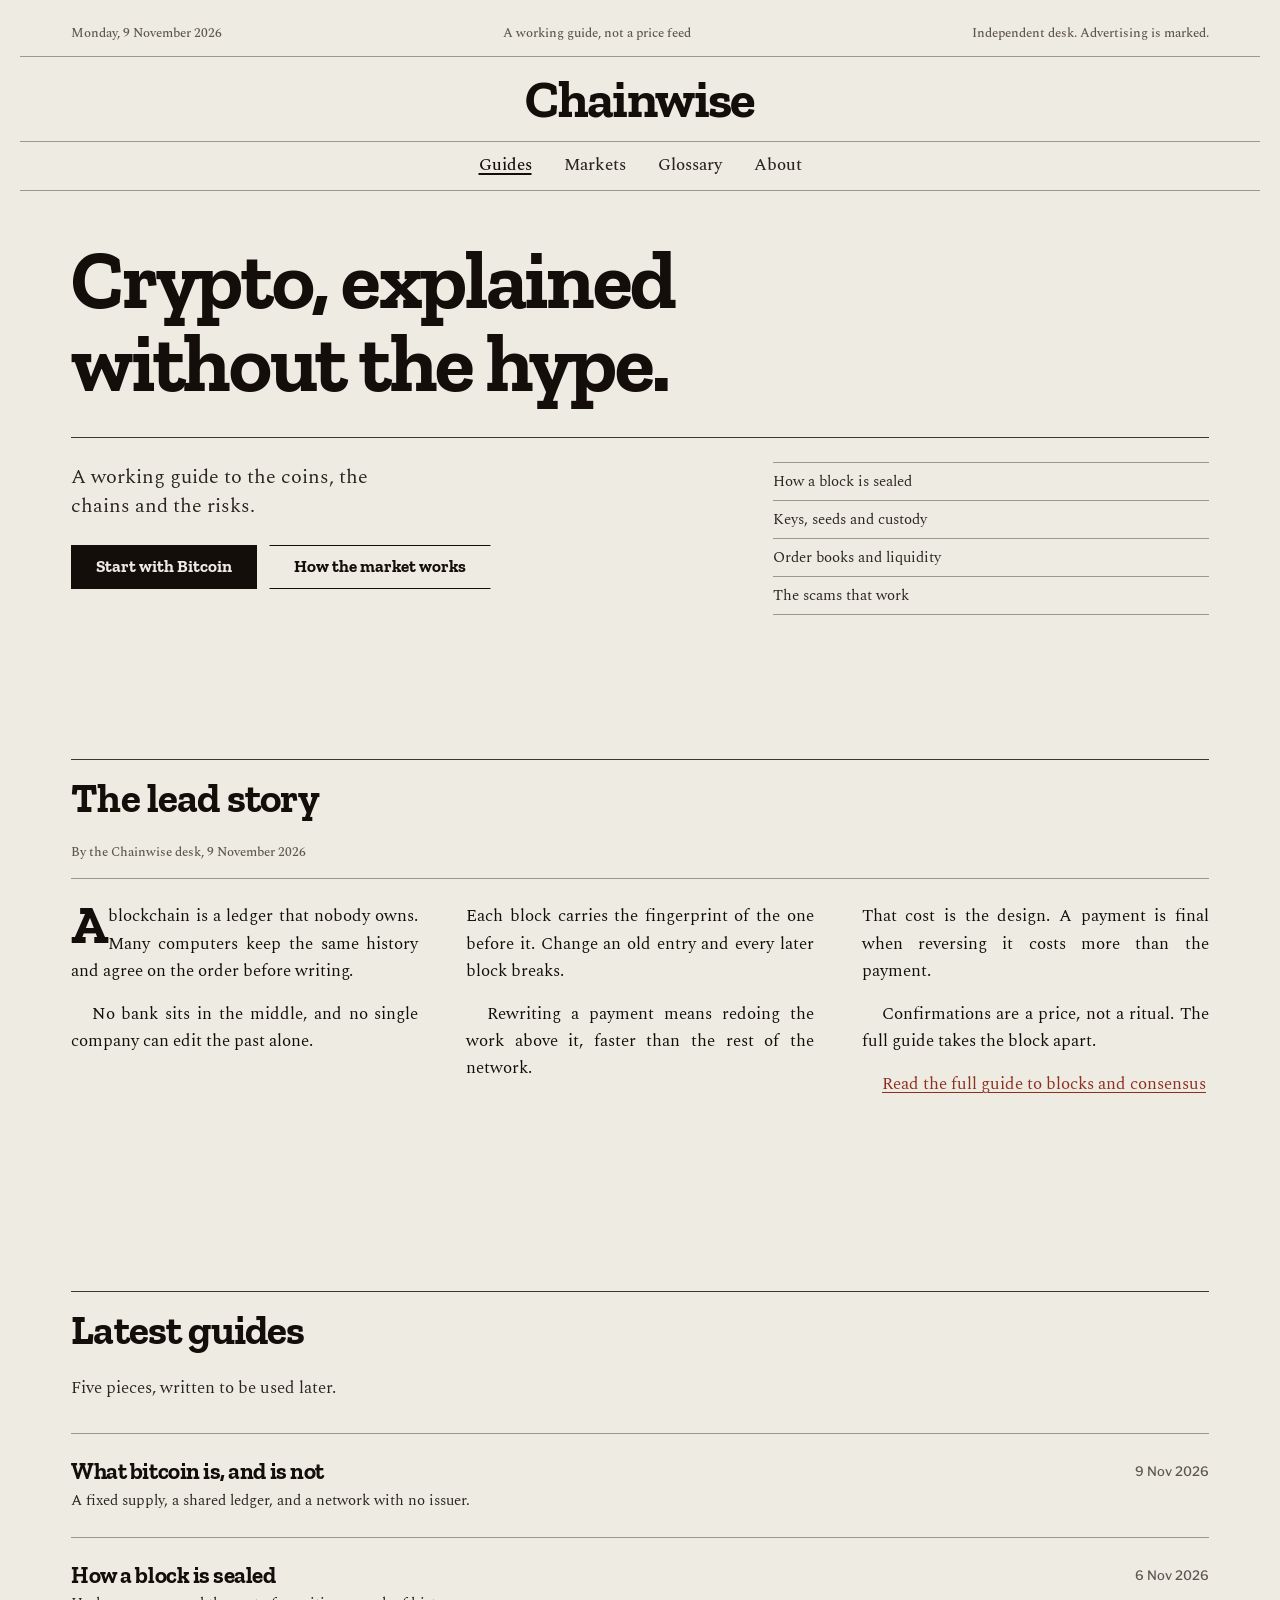
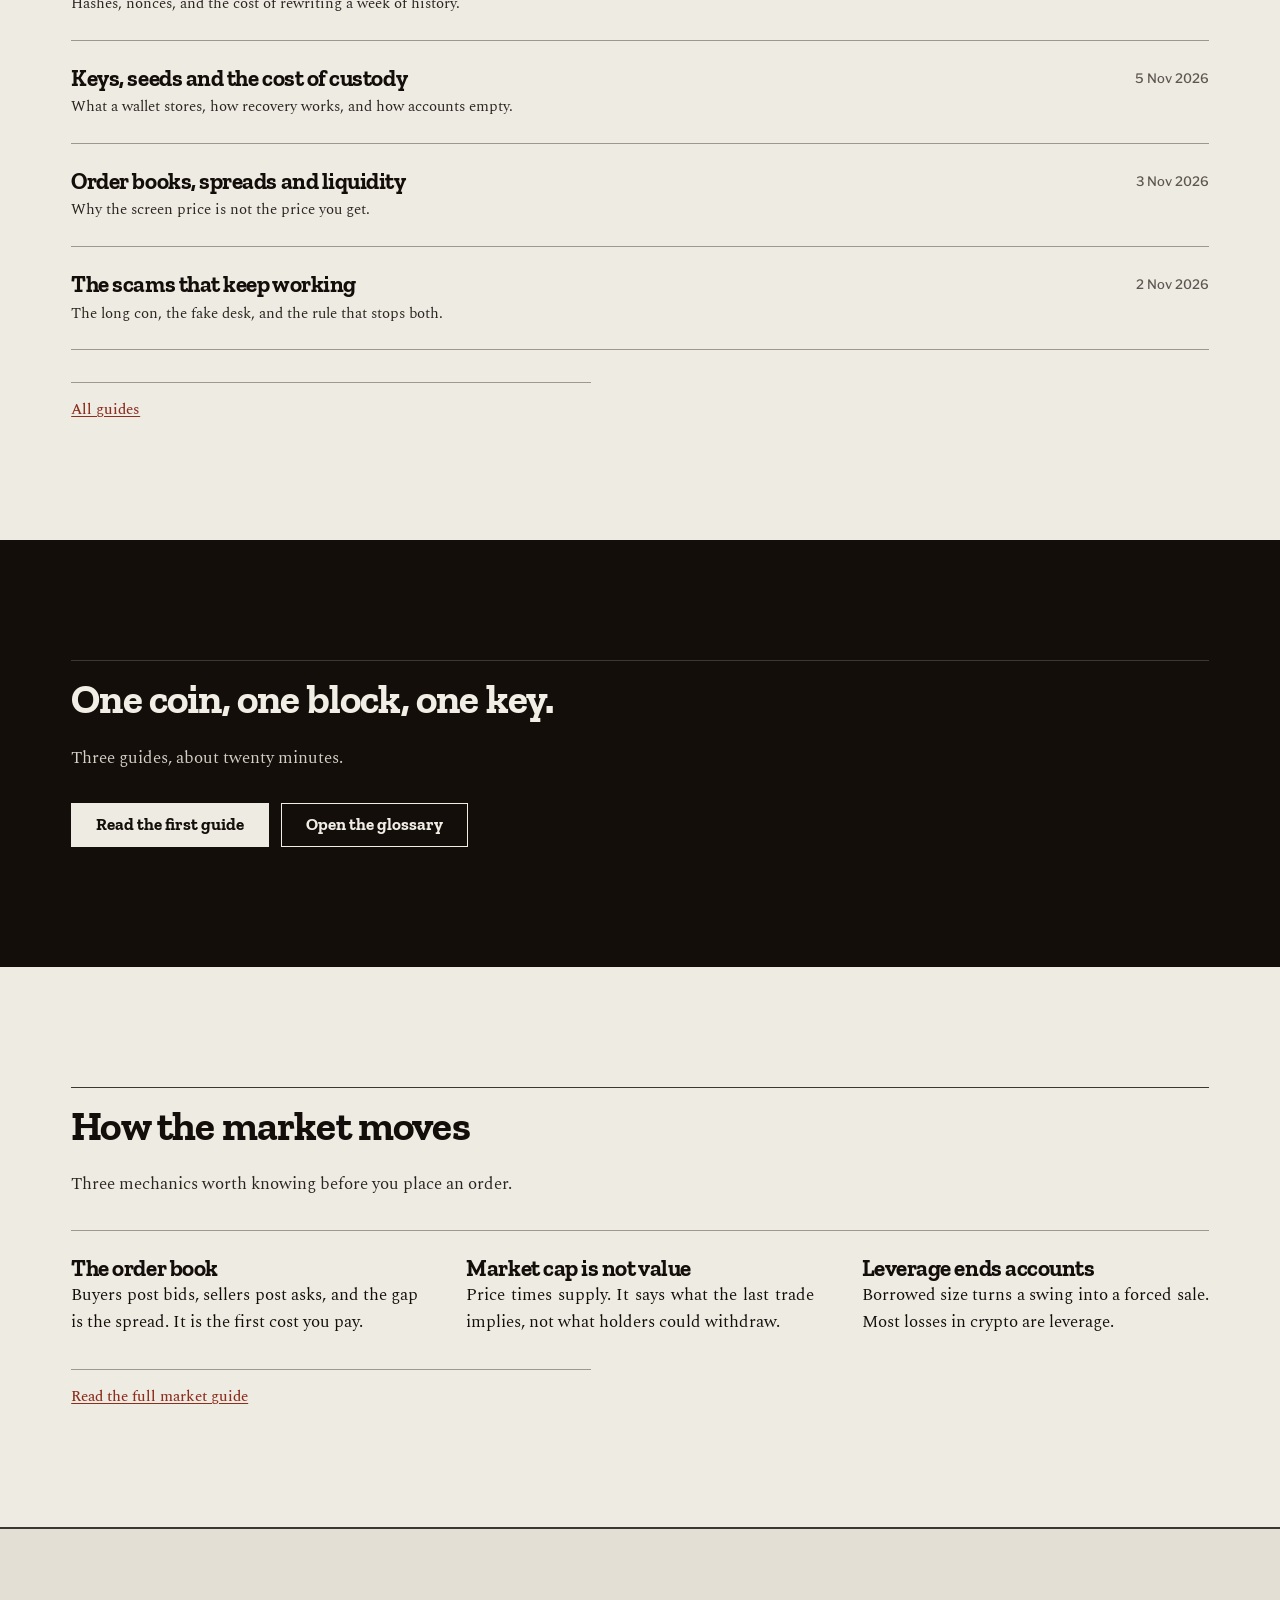
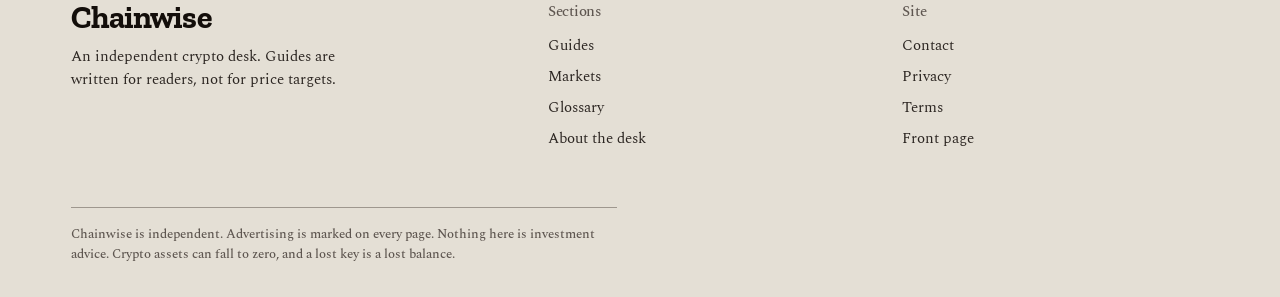
==== index.html @ 7e7efb47 "Add Chainwise, a crypto publication for ad-network review Twelve pages of original guides, a glossar" ====
<!doctype html>
<html lang="en">
<head>
  <meta charset="utf-8">
  <meta name="viewport" content="width=device-width, initial-scale=1">
  <title>Chainwise, crypto explained without the hype</title>
  <meta name="description" content="Chainwise is an independent crypto desk: plain guides to bitcoin, blockchains, wallets and the market, plus a glossary in plain English.">
  <meta name="theme-color" content="#efeadf">
  <link rel="icon" href="data:image/svg+xml,%3Csvg xmlns='http://www.w3.org/2000/svg' viewBox='0 0 64 64'%3E%3Crect width='64' height='64' fill='%23171613'/%3E%3Ctext x='32' y='46' text-anchor='middle' font-family='Georgia,serif' font-size='38' font-weight='700' fill='%23efeadf'%3EC%3C/text%3E%3C/svg%3E">
  <meta name="profiton-domain-verification" content="e95c9ff57c43ef7f27b93172f4b1ba4f611fa2ead5712ec9dd052ca87fd2babe">
  <meta name="author" content="Chainwise desk">
  <meta property="og:title" content="Chainwise, crypto explained without the hype">
  <meta property="og:description" content="Plain guides to bitcoin, blockchains, wallets and the market.">
  <meta property="og:type" content="website">
  <link rel="preconnect" href="https://fonts.googleapis.com">
  <link rel="preconnect" href="https://fonts.gstatic.com" crossorigin>
  <link rel="stylesheet" href="https://fonts.googleapis.com/css2?family=Zilla+Slab:wght@700&family=Spectral:ital,wght@0,400;0,500;1,400&family=Libre+Franklin:wght@500&display=swap">
  <link rel="stylesheet" href="styles.css">
</head>
<body>

<a class="skip" href="#main">Skip to content</a>

<header class="masthead">
  <div class="wrap masthead__bar">
    <p><time datetime="2026-11-09">Monday, 9 November 2026</time></p>
    <p>A working guide, not a price feed</p>
    <p>Independent desk. Advertising is marked.</p>
  </div>
  <div class="wrap masthead__brand">
    <a class="wordmark" href="index.html">Chainwise</a>
  </div>
  <nav class="nav wrap" aria-label="Sections">
    <a href="learn.html" aria-current="page">Guides</a>
    <a href="learn.html#markets">Markets</a>
    <a href="glossary.html">Glossary</a>
    <a href="about.html">About</a>
  </nav>
</header>

<!-- ad: top -->
<section class="ad" data-band="top" hidden aria-label="Advertisement">
  <div class="wrap ad__inner">
    <p class="ad__label">Advertisement</p>
    <div class="ad-slot" data-slot="top" data-size="leaderboard"></div>
  </div>
</section>

<main id="main">

  <section class="hero wrap">
    <h1 class="hero__head">Crypto, explained without the hype.</h1>
    <div class="hero__foot">
      <div>
        <p class="hero__lede">A working guide to the coins, the chains and the risks.</p>
        <p class="hero__acts">
          <a class="btn btn--ink" href="what-is-bitcoin.html">Start with Bitcoin</a>
          <a class="btn btn--rule" href="reading-the-market.html">How the market works</a>
        </p>
      </div>
      <nav aria-label="Inside this issue">
        <ul class="hero__index">
          <li><a href="how-blockchains-work.html">How a block is sealed</a></li>
          <li><a href="wallets-and-self-custody.html">Keys, seeds and custody</a></li>
          <li><a href="reading-the-market.html">Order books and liquidity</a></li>
          <li><a href="crypto-scams.html">The scams that work</a></li>
        </ul>
      </nav>
    </div>
  </section>

  <section class="band band--tight wrap" aria-labelledby="lead-title">
    <h2 class="section-head" id="lead-title">The lead story</h2>
    <p class="front__byline">By the Chainwise desk, <time datetime="2026-11-09">9 November 2026</time></p>
    <div class="front">
      <div class="front__col">
        <p class="dropcap">A blockchain is a ledger that nobody owns. Many computers keep the same history and agree on the order before writing.</p>
        <p>No bank sits in the middle, and no single company can edit the past alone.</p>
      </div>
      <div class="front__col">
        <p>Each block carries the fingerprint of the one before it. Change an old entry and every later block breaks.</p>
        <p>Rewriting a payment means redoing the work above it, faster than the rest of the network.</p>
      </div>
      <div class="front__col">
        <p>That cost is the design. A payment is final when reversing it costs more than the payment.</p>
        <p>Confirmations are a price, not a ritual. The full guide takes the block apart.</p>
        <p><a href="how-blockchains-work.html">Read the full guide to blocks and consensus</a></p>
      </div>
    </div>
  </section>

  <!-- ad: mid -->
  <section class="ad" data-band="mid" hidden aria-label="Advertisement">
    <div class="wrap ad__inner">
      <p class="ad__label">Advertisement</p>
      <div class="ad-slot" data-slot="mid" data-size="rectangle"></div>
    </div>
  </section>

  <section class="band wrap" aria-labelledby="latest-title">
    <h2 class="section-head" id="latest-title">Latest guides</h2>
    <p class="section-dek">Five pieces, written to be used later.</p>
    <ol class="stories">
      <li class="story">
        <div>
          <h3 class="story__title"><a href="what-is-bitcoin.html">What bitcoin is, and is not</a></h3>
          <p class="story__dek">A fixed supply, a shared ledger, and a network with no issuer.</p>
        </div>
        <p class="story__date"><time datetime="2026-11-09">9 Nov 2026</time></p>
      </li>
      <li class="story">
        <div>
          <h3 class="story__title"><a href="how-blockchains-work.html">How a block is sealed</a></h3>
          <p class="story__dek">Hashes, nonces, and the cost of rewriting a week of history.</p>
        </div>
        <p class="story__date"><time datetime="2026-11-06">6 Nov 2026</time></p>
      </li>
      <li class="story">
        <div>
          <h3 class="story__title"><a href="wallets-and-self-custody.html">Keys, seeds and the cost of custody</a></h3>
          <p class="story__dek">What a wallet stores, how recovery works, and how accounts empty.</p>
        </div>
        <p class="story__date"><time datetime="2026-11-05">5 Nov 2026</time></p>
      </li>
      <li class="story">
        <div>
          <h3 class="story__title"><a href="reading-the-market.html">Order books, spreads and liquidity</a></h3>
          <p class="story__dek">Why the screen price is not the price you get.</p>
        </div>
        <p class="story__date"><time datetime="2026-11-03">3 Nov 2026</time></p>
      </li>
      <li class="story">
        <div>
          <h3 class="story__title"><a href="crypto-scams.html">The scams that keep working</a></h3>
          <p class="story__dek">The long con, the fake desk, and the rule that stops both.</p>
        </div>
        <p class="story__date"><time datetime="2026-11-02">2 Nov 2026</time></p>
      </li>
    </ol>
    <p class="section-foot"><a class="kicker-link" href="learn.html">All guides</a></p>
  </section>

  <section class="band--ink" aria-labelledby="start-title">
    <div class="wrap">
      <h2 class="section-head" id="start-title">One coin, one block, one key.</h2>
      <p class="section-dek measure">Three guides, about twenty minutes.</p>
      <p class="hero__acts">
        <a class="btn btn--paper" href="what-is-bitcoin.html">Read the first guide</a>
        <a class="btn btn--rule" href="glossary.html">Open the glossary</a>
      </p>
    </div>
  </section>

  <section class="band wrap" aria-labelledby="markets-title" id="markets">
    <h2 class="section-head" id="markets-title">How the market moves</h2>
    <p class="section-dek">Three mechanics worth knowing before you place an order.</p>
    <div class="front">
      <div class="front__col">
        <h3 class="story__title">The order book</h3>
        <p>Buyers post bids, sellers post asks, and the gap is the spread. It is the first cost you pay.</p>
      </div>
      <div class="front__col">
        <h3 class="story__title">Market cap is not value</h3>
        <p>Price times supply. It says what the last trade implies, not what holders could withdraw.</p>
      </div>
      <div class="front__col">
        <h3 class="story__title">Leverage ends accounts</h3>
        <p>Borrowed size turns a swing into a forced sale. Most losses in crypto are leverage.</p>
      </div>
    </div>
    <p class="section-foot"><a class="kicker-link" href="reading-the-market.html">Read the full market guide</a></p>
  </section>

  <!-- ad: bottom -->
  <section class="ad" data-band="bottom" hidden aria-label="Advertisement">
    <div class="wrap ad__inner">
      <p class="ad__label">Advertisement</p>
      <div class="ad-slot" data-slot="bottom" data-size="leaderboard"></div>
    </div>
  </section>

</main>

<footer class="colophon">
  <div class="wrap colophon__grid">
    <div>
      <p class="colophon__mark">Chainwise</p>
      <p class="colophon__line">An independent crypto desk. Guides are written for readers, not for price targets.</p>
    </div>
    <nav aria-label="Sections">
      <h2>Sections</h2>
      <ul>
        <li><a href="learn.html">Guides</a></li>
        <li><a href="learn.html#markets">Markets</a></li>
        <li><a href="glossary.html">Glossary</a></li>
        <li><a href="about.html">About the desk</a></li>
      </ul>
    </nav>
    <nav aria-label="Site">
      <h2>Site</h2>
      <ul>
        <li><a href="contact.html">Contact</a></li>
        <li><a href="privacy.html">Privacy</a></li>
        <li><a href="terms.html">Terms</a></li>
        <li><a href="index.html">Front page</a></li>
      </ul>
    </nav>
    <p class="colophon__note">Chainwise is independent. Advertising is marked on every page. Nothing here is investment advice. Crypto assets can fall to zero, and a lost key is a lost balance.</p>
  </div>
</footer>

<!-- sticky anchor ad -->
<div class="anchor" id="anchor-ad" hidden>
  <button class="anchor__close" id="anchor-close" type="button" aria-label="Close advertisement">×</button>
  <div class="anchor__inner">
    <div class="ad-slot" id="anchor-slot" data-slot="anchor" data-size="anchor"></div>
  </div>
</div>

<!-- hidden, script only -->
<div class="ad-slot ad-slot-hidden" data-slot="native" aria-hidden="true"></div>
<div class="ad-slot ad-slot-hidden" data-slot="pop" aria-hidden="true"></div>
<div class="ad-slot ad-slot-hidden" data-slot="social" aria-hidden="true"></div>

<script src="ads.js"></script>
<script src="site.js"></script>
</body>
</html>
---- styles.css ----
/* Hallmark · v2.0.0 · build · genre: editorial · theme: newsprint (dealt 2/3, seed professional-cryptocurrency-knowledge-magazine-2f0e·7677c593·2026-11-09·r0) · job: read a guide · nav: centred masthead over a double rule · footer: colophon · hero: Banner · signature: the sealed block, four named parts on one ruled diagram */
/* Hallmark · pre-emit critique: P4 H4 E4 S4 R4 V4 · weakest: S, a crypto explainer could belong to any finance desk; fixed by leading with the block's own parts, named, instead of a market dashboard */
/* Hallmark · dismissed F18 · the three slots are ad placements, not image slots */
/* Hallmark · dismissed 58 · guides and policies are documents, not screens; the front page is held to the budget and passes */

/* ===========================================================
   Tokens
   =========================================================== */

:root {
  --paper: oklch(94% 0.011 92);
  --paper-2: oklch(90.5% 0.015 88);
  --paper-3: oklch(87% 0.017 86);
  --ink: oklch(17% 0.012 60);
  --ink-2: oklch(27% 0.012 58);
  --muted: oklch(46% 0.014 60);
  --rule: oklch(68% 0.016 75);
  --rule-2: oklch(34% 0.012 60);
  --brick: oklch(44% 0.13 32);
  --paper-on-ink: oklch(95% 0.012 90);
  --paper-soft: oklch(86% 0.014 88);
  --focus: oklch(48% 0.17 32);

  --display: "Zilla Slab", ui-serif, Georgia, serif;
  --body: "Spectral", ui-serif, Georgia, serif;
  --agate: "Libre Franklin", ui-sans-serif, system-ui, sans-serif;

  --text-xs: 0.8125rem;
  --text-sm: 0.9375rem;
  --text-base: 1.0625rem;
  --text-lead: clamp(1.1875rem, 1.6vw, 1.375rem);
  --text-title: clamp(1.25rem, 1.8vw, 1.5rem);
  --text-section: clamp(2.05rem, 3.2vw, 2.9rem);
  --text-hero: clamp(2.8rem, 6.4vw, 5.2rem);

  --space-3xs: 0.125rem;
  --space-2xs: 0.25rem;
  --space-xs: 0.5rem;
  --space-sm: 0.75rem;
  --space-md: 1rem;
  --space-lg: 1.5rem;
  --space-xl: 2rem;
  --space-2xl: 3rem;
  --space-3xl: 4.5rem;
  --space-4xl: 7.5rem;
  --space-5xl: 9rem;

  --container: 1240px;
  --gutter: clamp(1rem, 4vw, 4.5rem);
  --rule-hair: 1px;
  --measure: 65ch;

  --z-ad: 40;
  --z-anchor: 60;
}

/* ===========================================================
   Base
   =========================================================== */

*,
*::before,
*::after { box-sizing: border-box; }

html,
body { overflow-x: clip; }

html {
  background: var(--paper);
  color: var(--ink);
  -webkit-text-size-adjust: 100%;
}

body {
  margin: 0;
  font-family: var(--body);
  font-size: var(--text-base);
  line-height: 1.55;
  font-weight: 400;
  text-rendering: optimizeLegibility;
  background: var(--paper);
}

body::selection { background: color-mix(in oklab, var(--brick) 22%, transparent); }

img,
svg,
iframe { max-width: 100%; }

h1,
h2,
h3,
h4,
p,
figure,
blockquote,
ul,
ol,
dl { margin: 0; }

h1,
h2,
h3,
h4 {
  font-family: var(--display);
  font-weight: 700;
  letter-spacing: -0.02em;
  line-height: 1.1;
  overflow-wrap: break-word;
  min-width: 0;
  text-wrap: balance;
}

a {
  color: var(--brick);
  text-decoration: underline;
  text-decoration-thickness: var(--rule-hair);
  text-underline-offset: 0.16em;
  transition: text-decoration-thickness 120ms ease;
}

a:hover { text-decoration-thickness: 2px; }

a:focus-visible,
button:focus-visible,
input:focus-visible,
textarea:focus-visible,
select:focus-visible {
  outline: 2px solid var(--focus);
  outline-offset: 2px;
  border-radius: 0;
}

p { max-width: var(--measure); }

hr {
  border: 0;
  border-block-start: var(--rule-hair) solid var(--rule);
  margin-block: var(--space-xl);
}

.wrap {
  width: 100%;
  max-width: var(--container);
  margin-inline: auto;
  padding-inline: var(--gutter);
}

.skip {
  position: absolute;
  left: var(--space-md);
  top: var(--space-md);
  z-index: 100;
  padding: var(--space-sm) var(--space-md);
  background: var(--ink);
  color: var(--paper);
  font: 700 var(--text-sm)/1 var(--display);
  transform: translateY(-200%);
}

.skip:focus-visible { transform: translateY(0); }

.visually-hidden {
  position: absolute;
  width: 1px;
  height: 1px;
  margin: -1px;
  padding: 0;
  overflow: hidden;
  clip-path: inset(50%);
  white-space: nowrap;
}

/* ===========================================================
   Masthead
   =========================================================== */

.masthead { padding-block-start: var(--space-lg); }

.masthead__bar {
  display: flex;
  flex-wrap: wrap;
  justify-content: space-between;
  gap: var(--space-sm) var(--space-lg);
  padding-block-end: var(--space-sm);
  border-block-end: var(--rule-hair) solid var(--rule);
  font: 500 var(--text-xs)/1.5 var(--body);
  color: var(--muted);
}

.masthead__bar p { max-width: none; }

.masthead__brand { padding-block: var(--space-md); text-align: center; }

.wordmark {
  display: inline-block;
  font: 700 clamp(2.2rem, 5vw, 3.3rem)/1 var(--display);
  letter-spacing: -0.03em;
  color: var(--ink);
  text-decoration: none;
}

.wordmark:hover { text-decoration: none; }

.nav {
  display: flex;
  flex-wrap: wrap;
  justify-content: center;
  column-gap: var(--space-xl);
  row-gap: var(--space-xs);
  padding-block: var(--space-sm);
  border-block: var(--rule-hair) solid var(--rule);
  font: 500 var(--text-base)/1.4 var(--body);
}

.nav a { color: var(--ink-2); text-decoration: none; }

.nav a:hover { color: var(--brick); text-decoration: underline; }

.nav a[aria-current="page"] { color: var(--ink); text-decoration: underline; text-decoration-thickness: 2px; }

.rule-double {
  height: 2px;
  border-block: var(--rule-hair) solid var(--rule-2);
  border-inline: 0;
  margin: var(--space-2xs) 0 var(--space-lg);
}

/* ===========================================================
   Hero
   =========================================================== */

.hero { padding-block: var(--space-2xl) var(--space-3xl); }

.hero__head {
  font-size: var(--text-hero);
  line-height: 1.01;
  letter-spacing: -0.028em;
  max-width: 19ch;
}

.hero__foot {
  display: grid;
  grid-template-columns: minmax(0, 1.5fr) minmax(0, 1fr);
  gap: var(--space-2xl);
  align-items: start;
  margin-block-start: var(--space-xl);
  padding-block-start: var(--space-lg);
  border-block-start: var(--rule-hair) solid var(--rule-2);
}

.hero__lede {
  font-size: var(--text-lead);
  line-height: 1.45;
  color: var(--ink-2);
  max-width: 34ch;
}

.hero__acts {
  display: flex;
  flex-wrap: wrap;
  gap: var(--space-sm);
  margin-block-start: var(--space-lg);
}

.hero__index { list-style: none; padding: 0; }

.hero__index li {
  padding-block: var(--space-xs);
  border-block-start: var(--rule-hair) solid var(--rule);
  font: 400 var(--text-sm)/1.4 var(--body);
}

.hero__index li:last-child { border-block-end: var(--rule-hair) solid var(--rule); }

.hero__index a { color: var(--ink-2); text-decoration: none; }

.hero__index a:hover { color: var(--brick); text-decoration: underline; }

/* ===========================================================
   Buttons
   =========================================================== */

.btn {
  display: inline-flex;
  align-items: center;
  justify-content: center;
  min-height: 44px;
  padding: var(--space-sm) var(--space-lg);
  border: var(--rule-hair) solid transparent;
  border-radius: 0;
  font: 700 var(--text-base)/1 var(--display);
  text-decoration: none;
  transition: background-color 120ms ease, color 120ms ease;
}

.btn--ink { background: var(--ink); color: var(--paper); }

.btn--ink:hover { background: var(--rule-2); }

.btn--rule {
  background: transparent;
  color: var(--ink);
  border-block: var(--rule-hair) solid var(--ink);
  padding-block: var(--space-sm);
}

.btn--rule:hover { color: var(--brick); border-color: var(--brick); }

.btn--paper { background: var(--paper); color: var(--ink); }

.btn--paper:hover { background: var(--paper-2); }

.btn:active { transform: translateY(1px); }

.btn[disabled],
.btn[aria-disabled="true"],
button:disabled {
  cursor: not-allowed;
  opacity: 0.55;
}

.btn[disabled]:hover,
.btn[aria-disabled="true"]:hover,
button:disabled:hover {
  background: var(--ink);
  color: var(--paper);
}

input:disabled,
textarea:disabled,
select:disabled {
  background: var(--paper-3);
  color: var(--muted);
  cursor: not-allowed;
}

input:active,
textarea:active { border-color: var(--brick); }

/* ===========================================================
   Bands and sections
   =========================================================== */

.band { padding-block: var(--space-4xl); }

.band--tight { padding-block: var(--space-3xl); }

.band--paper2 {
  background: var(--paper-2);
  border-block: var(--rule-hair) solid var(--rule);
  padding-block: var(--space-3xl);
}

.band--ink {
  background: var(--ink);
  color: var(--paper-on-ink);
  padding-block: var(--space-4xl);
}

.band--ink a { color: var(--paper-on-ink); }

.band--ink p { color: var(--paper-soft); }

.band--ink .btn--rule {
  color: var(--paper-on-ink);
  border-color: var(--paper-on-ink);
}

.band--ink .btn--paper {
  background: var(--paper);
  color: var(--ink);
}

.band--ink .btn--paper:hover {
  background: var(--paper-2);
  color: var(--ink);
}

.section-head {
  font-size: var(--text-section);
  line-height: 1.06;
  margin-block: 0 var(--space-lg);
  padding-block-start: var(--space-md);
  border-block-start: var(--rule-hair) solid var(--rule-2);
}

.section-dek {
  max-width: 52ch;
  color: var(--ink-2);
  margin-block: 0 var(--space-xl);
}

.section-foot {
  margin-block-start: var(--space-xl);
  padding-block-start: var(--space-md);
  border-block-start: var(--rule-hair) solid var(--rule);
  font: 500 var(--text-sm)/1.4 var(--body);
  color: var(--muted);
}

/* ===========================================================
   Front page columns
   =========================================================== */

.front {
  display: grid;
  grid-template-columns: repeat(3, minmax(0, 1fr));
  gap: var(--space-2xl);
  padding-block-start: var(--space-lg);
  border-block-start: var(--rule-hair) solid var(--rule);
}

.front__col {
  font-size: var(--text-base);
  line-height: 1.6;
  text-align: justify;
  hyphens: auto;
}

.front__col p + p { margin-block-start: var(--space-md); text-indent: 1.2em; }

.front__col .dropcap::first-letter {
  float: left;
  font: 700 3.2em/0.82 var(--display);
  padding-inline-end: 0.06em;
  padding-block-start: 0.04em;
}

.front__col a { color: var(--brick); }

.front__byline {
  font: 500 var(--text-xs)/1.5 var(--body);
  color: var(--muted);
  margin-block-end: var(--space-md);
}

/* ===========================================================
   Story list
   =========================================================== */

.stories { list-style: none; padding: 0; }

.story {
  display: grid;
  grid-template-columns: minmax(0, 1fr) auto;
  gap: var(--space-md) var(--space-2xl);
  align-items: start;
  padding-block: var(--space-lg);
  border-block-start: var(--rule-hair) solid var(--rule);
}

.story:last-child { border-block-end: var(--rule-hair) solid var(--rule); }

.story__title { font-size: var(--text-title); line-height: 1.2; }

.story__title a { color: var(--ink); text-decoration: none; }

.story__title a:hover { color: var(--brick); text-decoration: underline; }

.story__dek {
  margin-block-start: var(--space-2xs);
  color: var(--ink-2);
  max-width: 56ch;
  font-size: var(--text-sm);
  line-height: 1.5;
}

.story__date {
  font: 500 var(--text-xs)/1.4 var(--agate);
  color: var(--muted);
  white-space: nowrap;
  padding-block-start: var(--space-2xs);
}

/* ===========================================================
   Article
   =========================================================== */

.article-head { padding-block: var(--space-2xl) var(--space-xl); }

.article-head h1 {
  font-size: clamp(2.4rem, 4.6vw, 3.8rem);
  line-height: 1.05;
  letter-spacing: -0.025em;
  max-width: 24ch;
}

.article-head__stand {
  margin-block-start: var(--space-md);
  font-size: var(--text-lead);
  line-height: 1.45;
  color: var(--ink-2);
  max-width: 46ch;
}

.byline {
  margin-block-start: var(--space-lg);
  padding-block-start: var(--space-sm);
  border-block-start: var(--rule-hair) solid var(--rule);
  font: 500 var(--text-xs)/1.5 var(--body);
  color: var(--muted);
  max-width: none;
}

.article-layout {
  display: grid;
  grid-template-columns: minmax(0, var(--measure)) minmax(0, 300px);
  gap: var(--space-2xl);
  justify-content: space-between;
  padding-block-end: var(--space-4xl);
}

.article-body { min-width: 0; }

.article-body p { margin-block: 0 var(--space-lg); }

.article-body > p:first-of-type::first-letter {
  float: left;
  font: 700 3.2em/0.82 var(--display);
  padding-inline-end: 0.06em;
  padding-block-start: 0.04em;
}

.article-body h2 {
  font-size: clamp(1.6rem, 2.2vw, 2rem);
  line-height: 1.15;
  margin-block: var(--space-2xl) var(--space-md);
}

.article-body h3 {
  font-size: var(--text-title);
  margin-block: var(--space-xl) var(--space-sm);
}

.article-body ul,
.article-body ol { padding-inline-start: var(--space-lg); margin-block: 0 var(--space-lg); }

.article-body li { margin-block-end: var(--space-xs); max-width: 60ch; }

.article-body ul li::marker { color: var(--brick); }

.article-body blockquote {
  margin-block: var(--space-2xl);
  padding-block: var(--space-lg);
  border-block: var(--rule-hair) solid var(--rule-2);
  font: 700 clamp(1.35rem, 2vw, 1.7rem)/1.25 var(--display);
  letter-spacing: -0.015em;
  color: var(--ink);
}

.article-body blockquote p { max-width: 45ch; }

.article-body code {
  font-family: var(--agate);
  font-size: 0.92em;
  background: var(--paper-2);
  padding: 0.1em 0.3em;
  border-block: var(--rule-hair) solid var(--rule);
}

.note {
  margin-block: var(--space-2xl);
  padding-block: var(--space-lg);
  border-block: var(--rule-hair) solid var(--rule-2);
}

.note h2 { margin-block: 0 var(--space-xs); font-size: var(--text-title); }

.note p { font-size: var(--text-sm); line-height: 1.55; color: var(--ink-2); margin: 0; }

.rail { display: grid; gap: var(--space-xl); align-content: start; }

.rail__head {
  font: 500 var(--text-sm)/1.4 var(--body);
  color: var(--muted);
  padding-block-end: var(--space-xs);
  border-block-end: var(--rule-hair) solid var(--rule);
  max-width: none;
}

.related { list-style: none; padding: 0; }

.related li {
  padding-block: var(--space-sm);
  border-block-start: var(--rule-hair) solid var(--rule);
  font: 400 var(--text-sm)/1.45 var(--body);
  max-width: none;
}

.related li:last-child { border-block-end: var(--rule-hair) solid var(--rule); }

.related a { color: var(--ink-2); text-decoration: none; }

.related a:hover { color: var(--brick); text-decoration: underline; }

/* ===========================================================
   Block parts
   =========================================================== */

.parts {
  display: grid;
  grid-template-columns: repeat(4, minmax(0, 1fr));
  margin-block: var(--space-xl) var(--space-2xl);
  border-block: var(--rule-hair) solid var(--rule-2);
}

.parts__item {
  padding: var(--space-md);
  border-inline-start: var(--rule-hair) solid var(--rule);
}

.parts__item:first-child { border-inline-start: 0; }

.parts dt {
  font: 700 var(--text-base)/1.25 var(--display);
  margin-block-end: var(--space-2xs);
}

.parts dd {
  margin: 0;
  font-size: var(--text-sm);
  line-height: 1.5;
  color: var(--ink-2);
}

@media (max-width: 820px) {
  .parts { grid-template-columns: repeat(2, minmax(0, 1fr)); }
  .parts__item:nth-child(3) { border-inline-start: 0; }
  .parts__item:nth-child(3),
  .parts__item:nth-child(4) { border-block-start: var(--rule-hair) solid var(--rule); }
}

@media (max-width: 520px) {
  .parts { grid-template-columns: minmax(0, 1fr); }
  .parts__item { border-inline-start: 0; border-block-start: var(--rule-hair) solid var(--rule); }
  .parts__item:first-child { border-block-start: 0; }
}

/* ===========================================================
   Glossary
   =========================================================== */

.letters {
  display: flex;
  flex-wrap: wrap;
  gap: var(--space-xs) var(--space-sm);
  padding-block: var(--space-md);
  border-block: var(--rule-hair) solid var(--rule);
  font: 500 var(--text-sm)/1 var(--agate);
}

.letters a { color: var(--ink-2); text-decoration: none; }

.letters a:hover { color: var(--brick); text-decoration: underline; }

.term-group { padding-block-start: var(--space-2xl); }

.term-group h2 {
  font-size: var(--text-section);
  padding-block-end: var(--space-xs);
  border-block-end: 2px solid var(--rule-2);
}

.term {
  display: grid;
  grid-template-columns: minmax(0, 16rem) minmax(0, 1fr);
  gap: var(--space-md) var(--space-2xl);
  padding-block: var(--space-md);
  border-block-end: var(--rule-hair) solid var(--rule);
}

.term dt { font: 700 var(--text-base)/1.35 var(--display); }

.term dd { margin: 0; font-size: var(--text-sm); line-height: 1.6; color: var(--ink-2); max-width: 62ch; }

/* ===========================================================
   Forms
   =========================================================== */

.form { display: grid; gap: var(--space-md); max-width: 34rem; }

.field { display: grid; gap: var(--space-2xs); }

.field label { font: 500 var(--text-sm)/1.4 var(--body); color: var(--ink-2); }

.field input,
.field textarea {
  width: 100%;
  padding: var(--space-sm);
  border: var(--rule-hair) solid var(--rule-2);
  border-radius: 0;
  background: var(--paper-2);
  color: var(--ink);
  font: 400 var(--text-base)/1.5 var(--body);
}

.field textarea { min-height: 9rem; resize: vertical; }

.form__note { font: 500 var(--text-xs)/1.5 var(--body); color: var(--muted); }

.form__status {
  font: 500 var(--text-sm)/1.5 var(--body);
  color: var(--ink-2);
  padding-block-start: var(--space-sm);
  border-block-start: var(--rule-hair) solid var(--rule);
  max-width: none;
}

.form__status[data-state="error"] { color: var(--brick); }

/* ===========================================================
   Ad slots
   =========================================================== */

.ad {
  padding-block: var(--space-xl);
  border-block: var(--rule-hair) solid var(--rule);
  background: var(--paper);
}

.ad[hidden] { display: none; }

.ad__inner { display: grid; justify-items: center; gap: var(--space-xs); }

.ad__label {
  font: 500 var(--text-xs)/1.4 var(--body);
  color: var(--muted);
  max-width: none;
}

.ad-slot {
  position: relative;
  display: flex;
  justify-content: center;
  align-items: center;
  width: 100%;
  overflow: hidden;
  background: var(--paper-2);
}

.ad-slot iframe { display: block; border: 0; max-width: none; }

.ad-slot[data-size="leaderboard"] { min-height: 92px; }
.ad-slot[data-size="rectangle"] { min-height: 252px; }
.ad-slot[data-size="wide"] { min-height: 62px; }
.ad-slot[data-size="native"] { min-height: 200px; }
.ad-slot[data-size="anchor"] { min-height: 92px; }

.ad-slot[data-size="leaderboard"] { max-width: 728px; }
.ad-slot[data-size="wide"] { max-width: 468px; }
.ad-slot[data-size="rectangle"] { max-width: 300px; }

.ad-slot.is-scaled { min-height: 0; }

.ad-note {
  font: 500 var(--text-xs)/1.5 var(--body);
  color: var(--muted);
  padding-block: var(--space-sm);
  max-width: none;
}

/* sticky anchor */
.anchor {
  position: fixed;
  inset-inline: 0;
  bottom: 0;
  z-index: var(--z-anchor);
  background: var(--paper);
  border-block-start: var(--rule-hair) solid var(--rule-2);
}

.anchor[hidden] { display: none; }

.anchor__inner {
  display: flex;
  justify-content: center;
  align-items: center;
  padding-block: var(--space-xs);
  padding-inline: var(--space-2xl);
}

.anchor__close {
  position: absolute;
  top: var(--space-2xs);
  right: var(--space-2xs);
  width: 32px;
  height: 32px;
  border: var(--rule-hair) solid var(--rule-2);
  background: var(--paper);
  color: var(--ink);
  font: 500 1rem/1 var(--body);
  cursor: pointer;
}

.anchor__close:hover { background: var(--paper-2); }

.ad-slot-hidden {
  position: absolute !important;
  left: -9999px;
  width: 1px;
  height: 1px;
  overflow: hidden;
}

/* ===========================================================
   Footer
   =========================================================== */

.colophon {
  padding-block: var(--space-3xl) var(--space-xl);
  border-block-start: 2px solid var(--rule-2);
  background: var(--paper-2);
}

.colophon__grid {
  display: grid;
  grid-template-columns: minmax(0, 1.4fr) minmax(0, 1fr) minmax(0, 1fr);
  gap: var(--space-2xl);
}

.colophon__mark {
  font: 700 2rem/1 var(--display);
  letter-spacing: -0.03em;
  max-width: none;
}

.colophon__line {
  margin-block-start: var(--space-sm);
  font-size: var(--text-sm);
  line-height: 1.55;
  color: var(--ink-2);
  max-width: 34ch;
}

.colophon h2 {
  font: 500 var(--text-sm)/1.4 var(--body);
  color: var(--muted);
  margin-block-end: var(--space-sm);
}

.colophon ul { list-style: none; padding: 0; }

.colophon li { margin-block-end: var(--space-xs); font-size: var(--text-sm); }

.colophon a { color: var(--ink-2); text-decoration: none; }

.colophon a:hover { color: var(--brick); text-decoration: underline; }

.colophon__note {
  grid-column: 1 / -1;
  padding-block-start: var(--space-md);
  border-block-start: var(--rule-hair) solid var(--rule);
  font: 500 var(--text-xs)/1.6 var(--body);
  color: var(--muted);
  max-width: 78ch;
}

/* ===========================================================
   Utilities
   =========================================================== */

.stack-sm > * + * { margin-block-start: var(--space-sm); }

.stack-md > * + * { margin-block-start: var(--space-md); }

.measure { max-width: var(--measure); }

.muted { color: var(--muted); }

.kicker-link {
  font: 500 var(--text-sm)/1.4 var(--body);
  color: var(--brick);
}

/* ===========================================================
   Responsive
   =========================================================== */

@media (max-width: 1080px) {
  .article-layout { grid-template-columns: minmax(0, 1fr); gap: var(--space-2xl); }
  .rail { grid-template-columns: repeat(2, minmax(0, 1fr)); gap: var(--space-xl); }
  .front { grid-template-columns: repeat(2, minmax(0, 1fr)); }
  .colophon__grid { grid-template-columns: minmax(0, 1fr) minmax(0, 1fr); }
}

@media (max-width: 820px) {
  .hero__foot { grid-template-columns: minmax(0, 1fr); gap: var(--space-xl); }
  .hero__head { max-width: none; }
  .front { grid-template-columns: minmax(0, 1fr); }
  .term { grid-template-columns: minmax(0, 1fr); gap: var(--space-xs); }
  .rail { grid-template-columns: minmax(0, 1fr); }
  .band { padding-block: var(--space-3xl); }
  .band--ink { padding-block: var(--space-3xl); }
  .article-layout { padding-block-end: var(--space-3xl); }
}

@media (max-width: 600px) {
  :root { --gutter: 1rem; }
  .story { grid-template-columns: minmax(0, 1fr); gap: var(--space-2xs); }
  .story__date { padding-block-start: 0; }
  .colophon__grid { grid-template-columns: minmax(0, 1fr); }
  .article-head h1 { font-size: clamp(2rem, 9vw, 2.6rem); }
  .masthead__bar { justify-content: center; text-align: center; }
  .anchor__inner { padding-inline: var(--space-lg); }
}

@media (prefers-reduced-motion: reduce) {
  *,
  *::before,
  *::after {
    transition-duration: 0.001ms !important;
    animation-duration: 0.001ms !important;
    animation-iteration-count: 1 !important;
  }
}

/* ===========================================================
   Print
   =========================================================== */

@media print {
  .masthead__bar,
  .nav,
  .ad,
  .anchor,
  .rail,
  .colophon__grid nav,
  .skip { display: none !important; }

  html,
  body { background: var(--paper); color: var(--ink); }

  .article-layout { grid-template-columns: minmax(0, 1fr); }

  a { color: var(--ink); text-decoration: none; }
}
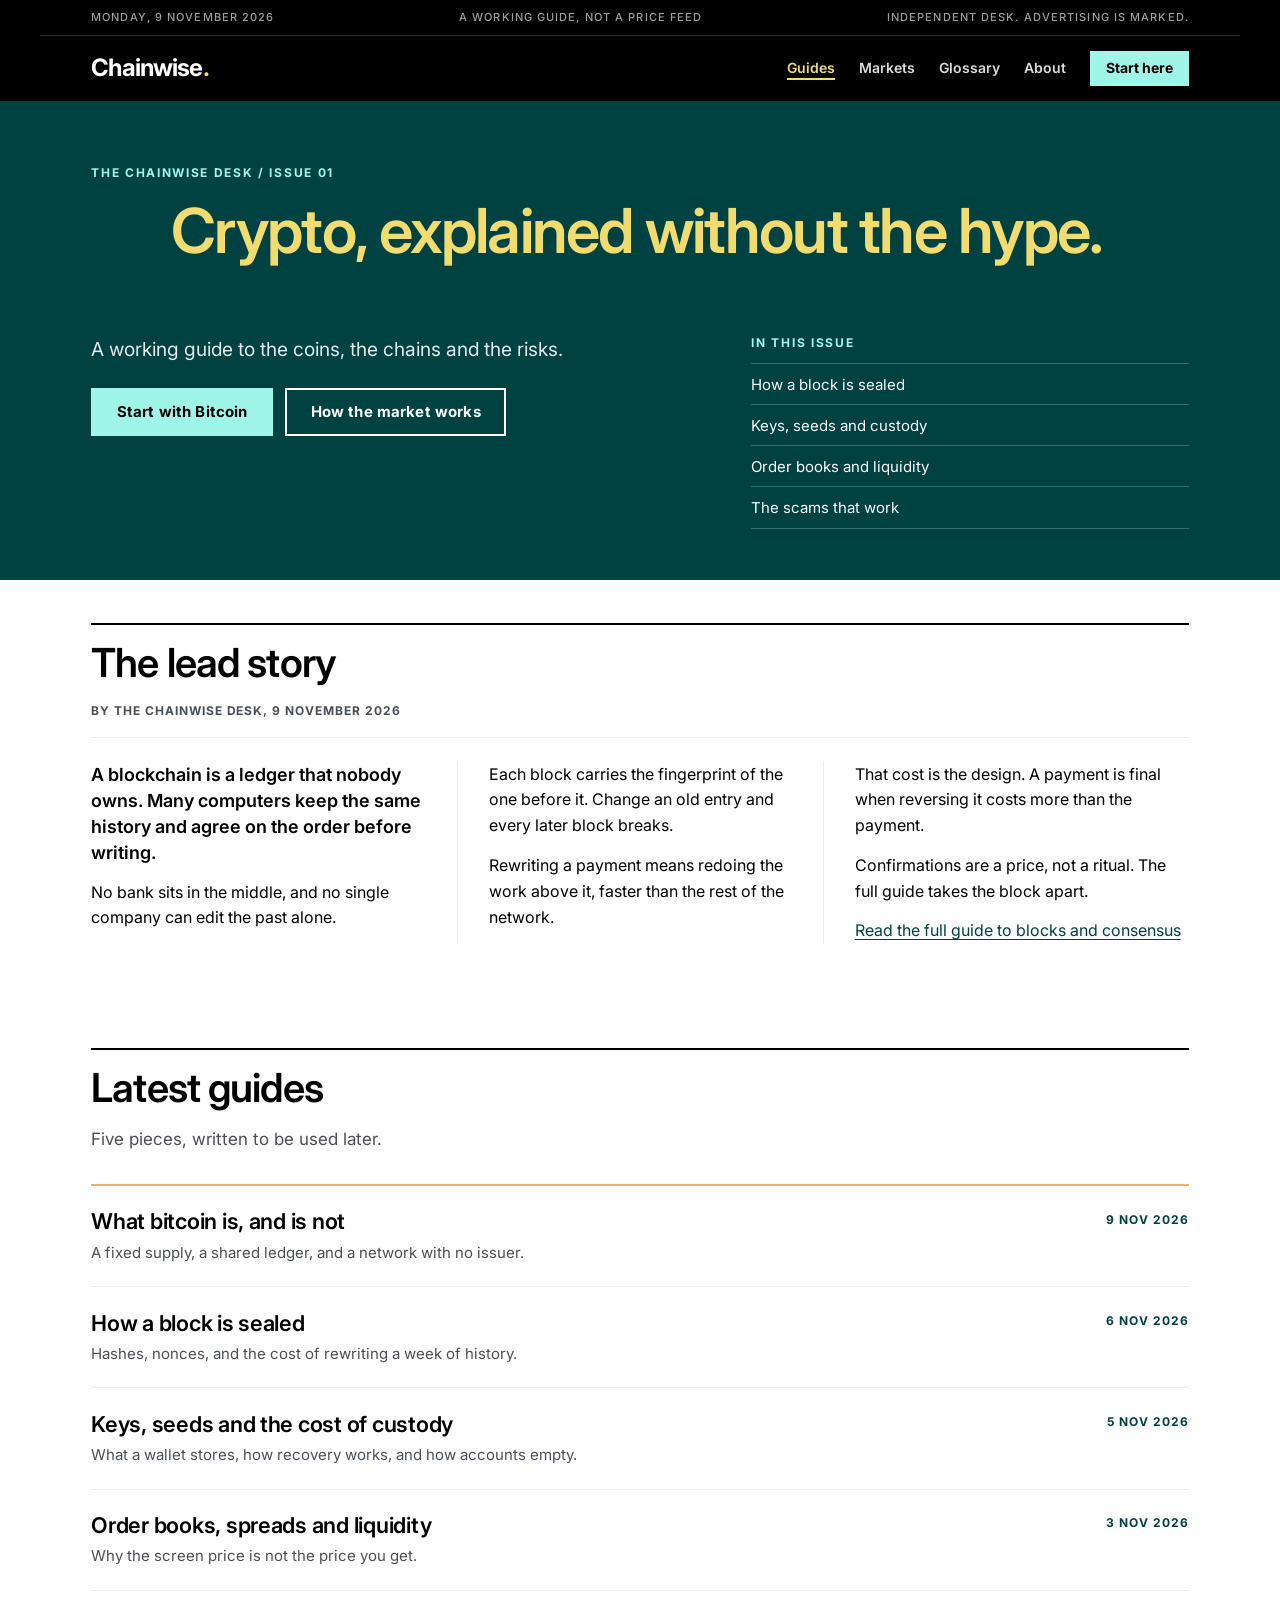
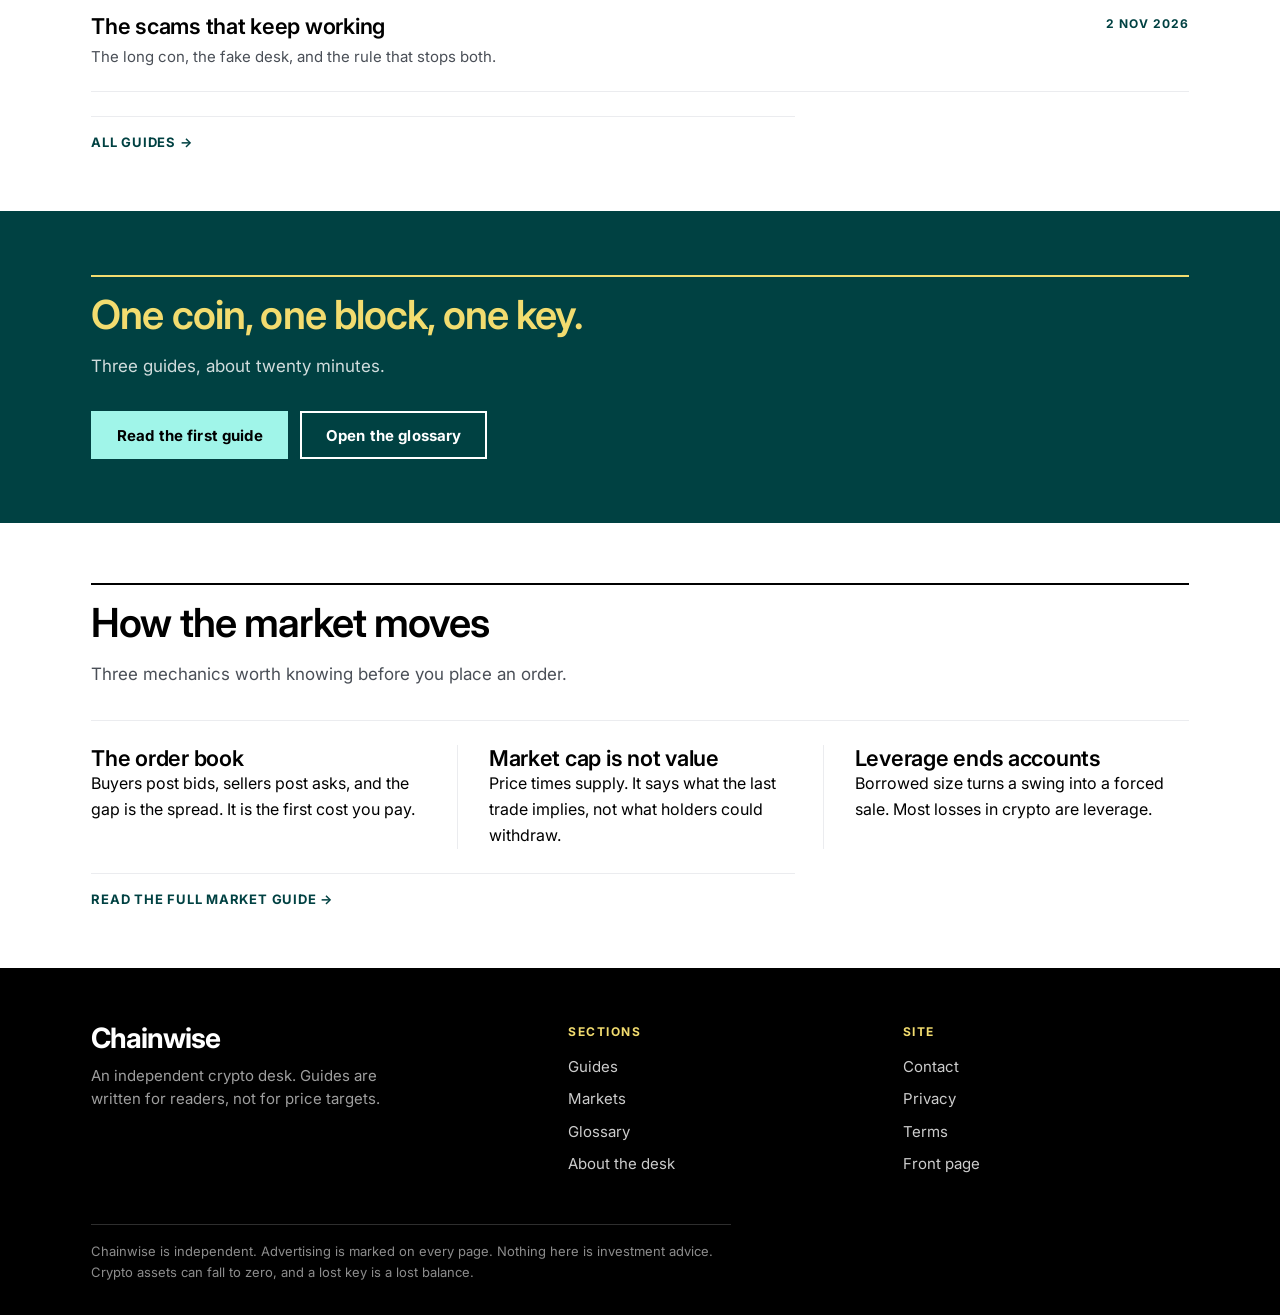
==== commit 12d840a4: "Redesign the crypto site on the MIT Technology Review system Single grotesk family (Inter) replaces " ====
--- a/index.html
+++ b/index.html
@@ -5,19 +5,22 @@
   <meta name="viewport" content="width=device-width, initial-scale=1">
   <title>Chainwise, crypto explained without the hype</title>
   <meta name="description" content="Chainwise is an independent crypto desk: plain guides to bitcoin, blockchains, wallets and the market, plus a glossary in plain English.">
-  <meta name="theme-color" content="#efeadf">
-  <link rel="icon" href="data:image/svg+xml,%3Csvg xmlns='http://www.w3.org/2000/svg' viewBox='0 0 64 64'%3E%3Crect width='64' height='64' fill='%23171613'/%3E%3Ctext x='32' y='46' text-anchor='middle' font-family='Georgia,serif' font-size='38' font-weight='700' fill='%23efeadf'%3EC%3C/text%3E%3C/svg%3E">
+  <meta name="theme-color" content="#000000">
+  <link rel="icon" href="data:image/svg+xml,%3Csvg xmlns='http://www.w3.org/2000/svg' viewBox='0 0 64 64'%3E%3Crect width='64' height='64' fill='%23004142'/%3E%3Ctext x='32' y='45' text-anchor='middle' font-family='Helvetica,Arial,sans-serif' font-size='38' font-weight='700' fill='%23F2DC6F'%3EC%3C/text%3E%3C/svg%3E">
   <meta name="profiton-domain-verification" content="e95c9ff57c43ef7f27b93172f4b1ba4f611fa2ead5712ec9dd052ca87fd2babe">
+  <meta name="monetag" content="f4abe85b2963045eeecfe285f434191b">
+  <!-- Bidvertiser site verification: this marker must stay on the homepage -->
+  <meta name="bidvertiser-site-verification" content="Bidvertiser2108110">
   <meta name="author" content="Chainwise desk">
   <meta property="og:title" content="Chainwise, crypto explained without the hype">
   <meta property="og:description" content="Plain guides to bitcoin, blockchains, wallets and the market.">
   <meta property="og:type" content="website">
   <link rel="preconnect" href="https://fonts.googleapis.com">
   <link rel="preconnect" href="https://fonts.gstatic.com" crossorigin>
-  <link rel="stylesheet" href="https://fonts.googleapis.com/css2?family=Zilla+Slab:wght@700&family=Spectral:ital,wght@0,400;0,500;1,400&family=Libre+Franklin:wght@500&display=swap">
+  <link rel="stylesheet" href="https://fonts.googleapis.com/css2?family=Inter:wght@400;500;600;700&display=swap">
   <link rel="stylesheet" href="styles.css">
 </head>
-<body>
+<body data-bidvertiser-verification="Bidvertiser2108110">
 
 <a class="skip" href="#main">Skip to content</a>
 
@@ -27,15 +30,16 @@
     <p>A working guide, not a price feed</p>
     <p>Independent desk. Advertising is marked.</p>
   </div>
-  <div class="wrap masthead__brand">
-    <a class="wordmark" href="index.html">Chainwise</a>
-  </div>
-  <nav class="nav wrap" aria-label="Sections">
-    <a href="learn.html" aria-current="page">Guides</a>
-    <a href="learn.html#markets">Markets</a>
-    <a href="glossary.html">Glossary</a>
-    <a href="about.html">About</a>
-  </nav>
+  <div class="wrap masthead__main">
+    <a class="wordmark" href="index.html">Chainwise<span class="wordmark__dot">.</span></a>
+    <nav class="nav" aria-label="Sections">
+      <a href="learn.html" aria-current="page">Guides</a>
+      <a href="learn.html#markets">Markets</a>
+      <a href="glossary.html">Glossary</a>
+      <a href="about.html">About</a>
+      <a class="nav__cta" href="what-is-bitcoin.html">Start here</a>
+    </nav>
+  </div>
 </header>
 
 <!-- ad: top -->
@@ -49,6 +53,7 @@
 <main id="main">
 
   <section class="hero wrap">
+    <p class="hero__kicker">The Chainwise desk / Issue 01</p>
     <h1 class="hero__head">Crypto, explained without the hype.</h1>
     <div class="hero__foot">
       <div>
@@ -224,5 +229,10 @@
 
 <script src="ads.js"></script>
 <script src="site.js"></script>
+<!-- Cointraffic: unified code (loads every format activated for this site) -->
+<script async src="https://appsha-prm.ctengine.io/js/script.js?wkey=IxxqwRdPne"></script>
+
+<!-- Bidvertiser verification marker: exact string shown in the publisher dashboard -->
+<!-- <- Bidvertiser2108110 -> -->
 </body>
 </html>
--- a/styles.css
+++ b/styles.css
@@ -1,39 +1,47 @@
-/* Hallmark · v2.0.0 · build · genre: editorial · theme: newsprint (dealt 2/3, seed professional-cryptocurrency-knowledge-magazine-2f0e·7677c593·2026-11-09·r0) · job: read a guide · nav: centred masthead over a double rule · footer: colophon · hero: Banner · signature: the sealed block, four named parts on one ruled diagram */
-/* Hallmark · pre-emit critique: P4 H4 E4 S4 R4 V4 · weakest: S, a crypto explainer could belong to any finance desk; fixed by leading with the block's own parts, named, instead of a market dashboard */
-/* Hallmark · dismissed F18 · the three slots are ad placements, not image slots */
-/* Hallmark · dismissed 58 · guides and policies are documents, not screens; the front page is held to the budget and passes */
+/* Chainwise, MIT Technology Review design system
+   ------------------------------------------------------------
+   Two modes: white editorial canvas and deep teal immersive
+   blocks. One grotesk family. Sharp corners, no shadows, no
+   gradients. Yellow display type only on teal. Mint reserved
+   for actions. Orange used as a 2px structural marker.
+   =========================================================== */
 
 /* ===========================================================
    Tokens
    =========================================================== */
 
 :root {
-  --paper: oklch(94% 0.011 92);
-  --paper-2: oklch(90.5% 0.015 88);
-  --paper-3: oklch(87% 0.017 86);
-  --ink: oklch(17% 0.012 60);
-  --ink-2: oklch(27% 0.012 58);
-  --muted: oklch(46% 0.014 60);
-  --rule: oklch(68% 0.016 75);
-  --rule-2: oklch(34% 0.012 60);
-  --brick: oklch(44% 0.13 32);
-  --paper-on-ink: oklch(95% 0.012 90);
-  --paper-soft: oklch(86% 0.014 88);
-  --focus: oklch(48% 0.17 32);
-
-  --display: "Zilla Slab", ui-serif, Georgia, serif;
-  --body: "Spectral", ui-serif, Georgia, serif;
-  --agate: "Libre Franklin", ui-sans-serif, system-ui, sans-serif;
-
-  --text-xs: 0.8125rem;
-  --text-sm: 0.9375rem;
-  --text-base: 1.0625rem;
-  --text-lead: clamp(1.1875rem, 1.6vw, 1.375rem);
-  --text-title: clamp(1.25rem, 1.8vw, 1.5rem);
-  --text-section: clamp(2.05rem, 3.2vw, 2.9rem);
-  --text-hero: clamp(2.8rem, 6.4vw, 5.2rem);
-
-  --space-3xs: 0.125rem;
+  --ink: #000000;
+  --ink-near: #08090c;
+  --ink-muted: #111111;
+  --ink-soft: #4a4f57;
+  --ink-faint: #6b7078;
+
+  --canvas: #ffffff;
+  --surface: #004142;
+  --surface-deep: #003032;
+  --mint: #a0f5e9;
+  --mint-pale: #e7faf7;
+  --yellow: #f2dc6f;
+  --orange: #f5ad6e;
+
+  --border: #ebecef;
+  --border-strong: #d6d9df;
+  --border-dark: rgba(255, 255, 255, 0.24);
+  --on-surface: #ffffff;
+  --on-surface-soft: rgba(255, 255, 255, 0.72);
+
+  --font: "Inter", "Helvetica Neue", Helvetica, Arial, sans-serif;
+  --mono: ui-monospace, "SFMono-Regular", Menlo, Consolas, monospace;
+
+  --text-label: 0.75rem;
+  --text-small: 0.875rem;
+  --text-base: 1rem;
+  --text-lead: 1.125rem;
+  --text-title: 1.375rem;
+  --text-section: 2.5rem;
+  --text-hero: 3.875rem;
+
   --space-2xs: 0.25rem;
   --space-xs: 0.5rem;
   --space-sm: 0.75rem;
@@ -41,15 +49,15 @@
   --space-lg: 1.5rem;
   --space-xl: 2rem;
   --space-2xl: 3rem;
-  --space-3xl: 4.5rem;
-  --space-4xl: 7.5rem;
-  --space-5xl: 9rem;
-
-  --container: 1240px;
-  --gutter: clamp(1rem, 4vw, 4.5rem);
-  --rule-hair: 1px;
-  --measure: 65ch;
-
+  --space-3xl: 3.75rem;
+  --space-4xl: 4.5rem;
+
+  --container: 1200px;
+  --gutter: clamp(1.25rem, 4vw, 3.5rem);
+  --measure: 44rem;
+
+  --focus: #004142;
+  --z-nav: 50;
   --z-ad: 40;
   --z-anchor: 60;
 }
@@ -66,22 +74,26 @@
 body { overflow-x: clip; }
 
 html {
-  background: var(--paper);
+  background: var(--canvas);
   color: var(--ink);
   -webkit-text-size-adjust: 100%;
 }
 
 body {
   margin: 0;
-  font-family: var(--body);
+  font-family: var(--font);
   font-size: var(--text-base);
+  font-weight: 400;
   line-height: 1.55;
-  font-weight: 400;
+  background: var(--canvas);
   text-rendering: optimizeLegibility;
-  background: var(--paper);
-}
-
-body::selection { background: color-mix(in oklab, var(--brick) 22%, transparent); }
+  -webkit-font-smoothing: antialiased;
+}
+
+::selection {
+  background: var(--yellow);
+  color: var(--ink);
+}
 
 img,
 svg,
@@ -102,21 +114,20 @@
 h2,
 h3,
 h4 {
-  font-family: var(--display);
-  font-weight: 700;
-  letter-spacing: -0.02em;
-  line-height: 1.1;
+  font-family: var(--font);
+  font-weight: 600;
+  letter-spacing: -0.015em;
+  line-height: 1.12;
   overflow-wrap: break-word;
   min-width: 0;
   text-wrap: balance;
 }
 
 a {
-  color: var(--brick);
+  color: var(--surface);
   text-decoration: underline;
-  text-decoration-thickness: var(--rule-hair);
-  text-underline-offset: 0.16em;
-  transition: text-decoration-thickness 120ms ease;
+  text-decoration-thickness: 1px;
+  text-underline-offset: 0.18em;
 }
 
 a:hover { text-decoration-thickness: 2px; }
@@ -135,7 +146,7 @@
 
 hr {
   border: 0;
-  border-block-start: var(--rule-hair) solid var(--rule);
+  border-block-start: 1px solid var(--border);
   margin-block: var(--space-xl);
 }
 
@@ -151,10 +162,13 @@
   left: var(--space-md);
   top: var(--space-md);
   z-index: 100;
-  padding: var(--space-sm) var(--space-md);
-  background: var(--ink);
-  color: var(--paper);
-  font: 700 var(--text-sm)/1 var(--display);
+  padding: 0.7rem 1rem;
+  background: var(--yellow);
+  color: var(--ink);
+  font: 700 0.8125rem/1 var(--font);
+  letter-spacing: 0.04em;
+  text-transform: uppercase;
+  text-decoration: none;
   transform: translateY(-200%);
 }
 
@@ -175,85 +189,148 @@
    Masthead
    =========================================================== */
 
-.masthead { padding-block-start: var(--space-lg); }
+.masthead {
+  position: sticky;
+  top: 0;
+  z-index: var(--z-nav);
+  background: var(--ink);
+  color: var(--on-surface);
+}
 
 .masthead__bar {
   display: flex;
   flex-wrap: wrap;
   justify-content: space-between;
-  gap: var(--space-sm) var(--space-lg);
-  padding-block-end: var(--space-sm);
-  border-block-end: var(--rule-hair) solid var(--rule);
-  font: 500 var(--text-xs)/1.5 var(--body);
-  color: var(--muted);
+  gap: 0.35rem var(--space-lg);
+  padding-block: 0.6rem;
+  border-block-end: 1px solid rgba(255, 255, 255, 0.16);
+  font: 500 0.6875rem/1.45 var(--font);
+  letter-spacing: 0.1em;
+  text-transform: uppercase;
+  color: rgba(255, 255, 255, 0.62);
 }
 
 .masthead__bar p { max-width: none; }
 
-.masthead__brand { padding-block: var(--space-md); text-align: center; }
+.masthead__main {
+  display: flex;
+  align-items: center;
+  justify-content: space-between;
+  gap: var(--space-sm) var(--space-2xl);
+  padding-block: 0.9rem;
+}
 
 .wordmark {
-  display: inline-block;
-  font: 700 clamp(2.2rem, 5vw, 3.3rem)/1 var(--display);
-  letter-spacing: -0.03em;
-  color: var(--ink);
+  display: inline-flex;
+  align-items: baseline;
+  font: 700 1.5rem/1 var(--font);
+  letter-spacing: -0.035em;
+  color: var(--on-surface);
   text-decoration: none;
+  white-space: nowrap;
 }
 
 .wordmark:hover { text-decoration: none; }
+
+.wordmark__dot { color: var(--yellow); }
 
 .nav {
   display: flex;
   flex-wrap: wrap;
-  justify-content: center;
-  column-gap: var(--space-xl);
-  row-gap: var(--space-xs);
-  padding-block: var(--space-sm);
-  border-block: var(--rule-hair) solid var(--rule);
-  font: 500 var(--text-base)/1.4 var(--body);
-}
-
-.nav a { color: var(--ink-2); text-decoration: none; }
-
-.nav a:hover { color: var(--brick); text-decoration: underline; }
-
-.nav a[aria-current="page"] { color: var(--ink); text-decoration: underline; text-decoration-thickness: 2px; }
+  align-items: center;
+  gap: 0.25rem var(--space-lg);
+  padding: 0;
+  border: 0;
+  font: 600 0.875rem/1.3 var(--font);
+}
+
+.nav a {
+  color: rgba(255, 255, 255, 0.86);
+  text-decoration: none;
+  padding-block: 2px;
+}
+
+.nav a:hover { color: var(--on-surface); }
+
+.nav a[aria-current="page"] {
+  color: var(--yellow);
+  box-shadow: inset 0 -2px 0 var(--yellow);
+}
+
+.nav__cta {
+  background: var(--mint);
+  color: var(--ink) !important;
+  font-weight: 700;
+  padding: 0.55rem 1rem !important;
+  text-decoration: none;
+}
+
+.nav__cta:hover { background: var(--on-surface); }
+
+.masthead :focus-visible { outline-color: var(--yellow); }
 
 .rule-double {
   height: 2px;
-  border-block: var(--rule-hair) solid var(--rule-2);
+  border-block: 1px solid var(--ink);
   border-inline: 0;
   margin: var(--space-2xs) 0 var(--space-lg);
 }
 
 /* ===========================================================
-   Hero
-   =========================================================== */
-
-.hero { padding-block: var(--space-2xl) var(--space-3xl); }
+   Hero, deep teal, yellow display type
+   =========================================================== */
+
+.hero {
+  width: 100%;
+  max-width: none;
+  margin-inline: 0;
+  padding-inline: 0;
+  padding-block: clamp(2.5rem, 5vw, 4rem) clamp(2.5rem, 4vw, 3.5rem);
+  background: var(--surface);
+  color: var(--on-surface);
+}
+
+.hero__kicker,
+.hero__head,
+.hero__foot {
+  width: 100%;
+  max-width: var(--container);
+  margin-inline: auto;
+  padding-inline: var(--gutter);
+}
+
+.hero__kicker {
+  font: 700 var(--text-label)/1.4 var(--font);
+  letter-spacing: 0.14em;
+  text-transform: uppercase;
+  color: var(--mint);
+  margin-block-end: 1.1rem;
+  max-width: var(--container);
+}
 
 .hero__head {
-  font-size: var(--text-hero);
-  line-height: 1.01;
+  font-size: clamp(2.15rem, 5.4vw, var(--text-hero));
+  line-height: 1.03;
   letter-spacing: -0.028em;
-  max-width: 19ch;
+  font-weight: 600;
+  color: var(--yellow);
+  max-width: 26ch;
 }
 
 .hero__foot {
   display: grid;
-  grid-template-columns: minmax(0, 1.5fr) minmax(0, 1fr);
-  gap: var(--space-2xl);
+  grid-template-columns: minmax(0, 1.4fr) minmax(0, 1fr);
+  gap: var(--space-xl) var(--space-2xl);
   align-items: start;
-  margin-block-start: var(--space-xl);
+  margin-block-start: clamp(2rem, 4vw, 3rem);
   padding-block-start: var(--space-lg);
-  border-block-start: var(--rule-hair) solid var(--rule-2);
 }
 
 .hero__lede {
-  font-size: var(--text-lead);
-  line-height: 1.45;
-  color: var(--ink-2);
-  max-width: 34ch;
+  font-size: clamp(1.0625rem, 1.5vw, 1.25rem);
+  line-height: 1.5;
+  color: rgba(255, 255, 255, 0.9);
+  max-width: 44ch;
 }
 
 .hero__acts {
@@ -261,21 +338,34 @@
   flex-wrap: wrap;
   gap: var(--space-sm);
   margin-block-start: var(--space-lg);
+  max-width: none;
 }
 
 .hero__index { list-style: none; padding: 0; }
 
+.hero__foot nav::before {
+  content: "In this issue";
+  display: block;
+  margin-block-end: 0.7rem;
+  font: 700 var(--text-label)/1.4 var(--font);
+  letter-spacing: 0.14em;
+  text-transform: uppercase;
+  color: var(--mint);
+}
+
 .hero__index li {
-  padding-block: var(--space-xs);
-  border-block-start: var(--rule-hair) solid var(--rule);
-  font: 400 var(--text-sm)/1.4 var(--body);
-}
-
-.hero__index li:last-child { border-block-end: var(--rule-hair) solid var(--rule); }
-
-.hero__index a { color: var(--ink-2); text-decoration: none; }
-
-.hero__index a:hover { color: var(--brick); text-decoration: underline; }
+  padding-block: 0.6rem;
+  border-block-start: 1px solid rgba(255, 255, 255, 0.22);
+  font-size: 0.9375rem;
+  line-height: 1.4;
+  max-width: none;
+}
+
+.hero__index li:last-child { border-block-end: 1px solid rgba(255, 255, 255, 0.22); }
+
+.hero__index a { color: var(--on-surface); text-decoration: none; }
+
+.hero__index a:hover { color: var(--yellow); text-decoration: underline; }
 
 /* ===========================================================
    Buttons
@@ -285,31 +375,46 @@
   display: inline-flex;
   align-items: center;
   justify-content: center;
-  min-height: 44px;
-  padding: var(--space-sm) var(--space-lg);
-  border: var(--rule-hair) solid transparent;
+  min-height: 48px;
+  padding: 0.9rem 1.6rem;
+  border: 0;
   border-radius: 0;
-  font: 700 var(--text-base)/1 var(--display);
+  font: 700 0.9375rem/1 var(--font);
+  letter-spacing: 0.01em;
   text-decoration: none;
-  transition: background-color 120ms ease, color 120ms ease;
-}
-
-.btn--ink { background: var(--ink); color: var(--paper); }
-
-.btn--ink:hover { background: var(--rule-2); }
+  transition: background-color 140ms ease, color 140ms ease, box-shadow 140ms ease;
+}
+
+.btn--ink {
+  background: var(--ink);
+  color: var(--on-surface);
+}
+
+.btn--ink:hover { background: var(--surface); }
+
+/* On the teal hero the primary action takes the mint conversion colour. */
+.hero .btn--ink {
+  background: var(--mint);
+  color: var(--ink);
+}
+
+.hero .btn--ink:hover { background: var(--on-surface); }
 
 .btn--rule {
   background: transparent;
-  color: var(--ink);
-  border-block: var(--rule-hair) solid var(--ink);
-  padding-block: var(--space-sm);
-}
-
-.btn--rule:hover { color: var(--brick); border-color: var(--brick); }
-
-.btn--paper { background: var(--paper); color: var(--ink); }
-
-.btn--paper:hover { background: var(--paper-2); }
+  color: inherit;
+  box-shadow: inset 0 0 0 2px currentColor;
+  padding-block: calc(0.9rem - 2px);
+}
+
+.btn--rule:hover { background: rgba(255, 255, 255, 0.08); }
+
+.btn--paper {
+  background: var(--mint);
+  color: var(--ink);
+}
+
+.btn--paper:hover { background: var(--on-surface); }
 
 .btn:active { transform: translateY(1px); }
 
@@ -324,79 +429,91 @@
 .btn[aria-disabled="true"]:hover,
 button:disabled:hover {
   background: var(--ink);
-  color: var(--paper);
+  color: var(--on-surface);
 }
 
 input:disabled,
 textarea:disabled,
 select:disabled {
-  background: var(--paper-3);
-  color: var(--muted);
+  background: var(--border);
+  color: var(--ink-faint);
   cursor: not-allowed;
 }
 
 input:active,
-textarea:active { border-color: var(--brick); }
+textarea:active { border-color: var(--surface); }
 
 /* ===========================================================
    Bands and sections
    =========================================================== */
 
-.band { padding-block: var(--space-4xl); }
-
-.band--tight { padding-block: var(--space-3xl); }
+.band { padding-block: clamp(2.75rem, 5vw, 3.75rem); }
+
+.band--tight { padding-block: clamp(2rem, 3.4vw, 2.75rem); }
+
+.band--join { padding-block-start: 0; }
 
 .band--paper2 {
-  background: var(--paper-2);
-  border-block: var(--rule-hair) solid var(--rule);
-  padding-block: var(--space-3xl);
-}
+  background: var(--mint);
+  color: var(--ink);
+  padding-block: clamp(2rem, 3.4vw, 2.75rem);
+}
+
+.band--paper2 .section-head { border-block-start-color: var(--ink); }
 
 .band--ink {
-  background: var(--ink);
-  color: var(--paper-on-ink);
-  padding-block: var(--space-4xl);
-}
-
-.band--ink a { color: var(--paper-on-ink); }
-
-.band--ink p { color: var(--paper-soft); }
-
-.band--ink .btn--rule {
-  color: var(--paper-on-ink);
-  border-color: var(--paper-on-ink);
-}
+  background: var(--surface);
+  color: var(--on-surface);
+  padding-block: clamp(2.75rem, 5vw, 4rem);
+}
+
+.band--ink a { color: var(--on-surface); }
+
+.band--ink p { color: var(--on-surface-soft); }
+
+.band--ink .section-head {
+  border-block-start-color: var(--yellow);
+  color: var(--yellow);
+}
+
+.band--ink .section-dek { color: rgba(255, 255, 255, 0.82); }
+
+.band--ink .btn--rule { color: var(--on-surface); }
 
 .band--ink .btn--paper {
-  background: var(--paper);
+  background: var(--mint);
   color: var(--ink);
 }
 
 .band--ink .btn--paper:hover {
-  background: var(--paper-2);
-  color: var(--ink);
-}
+  background: var(--on-surface);
+  color: var(--ink);
+}
+
+.band--ink :focus-visible { outline-color: var(--yellow); }
 
 .section-head {
-  font-size: var(--text-section);
-  line-height: 1.06;
-  margin-block: 0 var(--space-lg);
+  font-size: clamp(1.75rem, 3.2vw, var(--text-section));
+  line-height: 1.1;
+  letter-spacing: -0.022em;
+  margin-block: 0 var(--space-md);
+  padding-block-start: 1rem;
+  border-block-start: 2px solid var(--ink);
+}
+
+.section-dek {
+  max-width: 56ch;
+  color: var(--ink-soft);
+  font-size: 1.0625rem;
+  line-height: 1.55;
+  margin-block: 0 var(--space-xl);
+}
+
+.section-foot {
+  margin-block-start: var(--space-lg);
   padding-block-start: var(--space-md);
-  border-block-start: var(--rule-hair) solid var(--rule-2);
-}
-
-.section-dek {
-  max-width: 52ch;
-  color: var(--ink-2);
-  margin-block: 0 var(--space-xl);
-}
-
-.section-foot {
-  margin-block-start: var(--space-xl);
-  padding-block-start: var(--space-md);
-  border-block-start: var(--rule-hair) solid var(--rule);
-  font: 500 var(--text-sm)/1.4 var(--body);
-  color: var(--muted);
+  border-block-start: 1px solid var(--border);
+  font: 600 0.8125rem/1.4 var(--font);
 }
 
 /* ===========================================================
@@ -406,32 +523,41 @@
 .front {
   display: grid;
   grid-template-columns: repeat(3, minmax(0, 1fr));
-  gap: var(--space-2xl);
+  gap: var(--space-xl) clamp(1.5rem, 3vw, 2.5rem);
   padding-block-start: var(--space-lg);
-  border-block-start: var(--rule-hair) solid var(--rule);
+  border-block-start: 1px solid var(--border);
 }
 
 .front__col {
-  font-size: var(--text-base);
-  line-height: 1.6;
-  text-align: justify;
-  hyphens: auto;
-}
-
-.front__col p + p { margin-block-start: var(--space-md); text-indent: 1.2em; }
-
-.front__col .dropcap::first-letter {
-  float: left;
-  font: 700 3.2em/0.82 var(--display);
-  padding-inline-end: 0.06em;
-  padding-block-start: 0.04em;
-}
-
-.front__col a { color: var(--brick); }
+  font-size: 1rem;
+  line-height: 1.62;
+}
+
+.front__col p { max-width: none; }
+
+.front__col p + p { margin-block-start: 0.85rem; }
+
+.front__col a { color: var(--surface); }
+
+@media (min-width: 821px) {
+  .front { gap: 0; }
+  .front__col { padding-inline: clamp(1.25rem, 2.4vw, 2rem); }
+  .front__col:first-child { padding-inline-start: 0; }
+  .front__col:last-child { padding-inline-end: 0; }
+  .front__col + .front__col { border-inline-start: 1px solid var(--border); }
+}
+
+.dropcap {
+  font-size: 1.125rem;
+  font-weight: 600;
+  line-height: 1.45;
+}
 
 .front__byline {
-  font: 500 var(--text-xs)/1.5 var(--body);
-  color: var(--muted);
+  font: 700 var(--text-label)/1.6 var(--font);
+  letter-spacing: 0.08em;
+  text-transform: uppercase;
+  color: var(--ink-soft);
   margin-block-end: var(--space-md);
 }
 
@@ -444,155 +570,200 @@
 .story {
   display: grid;
   grid-template-columns: minmax(0, 1fr) auto;
-  gap: var(--space-md) var(--space-2xl);
+  gap: var(--space-xs) var(--space-2xl);
   align-items: start;
-  padding-block: var(--space-lg);
-  border-block-start: var(--rule-hair) solid var(--rule);
-}
-
-.story:last-child { border-block-end: var(--rule-hair) solid var(--rule); }
-
-.story__title { font-size: var(--text-title); line-height: 1.2; }
+  padding-block: 1.4rem;
+  border-block-start: 1px solid var(--border);
+}
+
+.story:first-child { border-block-start: 2px solid var(--orange); }
+
+.story:last-child { border-block-end: 1px solid var(--border); }
+
+.story__title {
+  font-size: clamp(1.1875rem, 1.7vw, var(--text-title));
+  line-height: 1.22;
+  letter-spacing: -0.012em;
+}
 
 .story__title a { color: var(--ink); text-decoration: none; }
 
-.story__title a:hover { color: var(--brick); text-decoration: underline; }
+.story__title a:hover {
+  color: var(--surface);
+  text-decoration: underline;
+  text-decoration-thickness: 2px;
+  text-underline-offset: 3px;
+}
 
 .story__dek {
-  margin-block-start: var(--space-2xs);
-  color: var(--ink-2);
-  max-width: 56ch;
-  font-size: var(--text-sm);
-  line-height: 1.5;
+  margin-block-start: 0.35rem;
+  color: var(--ink-soft);
+  max-width: 62ch;
+  font-size: 0.9375rem;
+  line-height: 1.55;
 }
 
 .story__date {
-  font: 500 var(--text-xs)/1.4 var(--agate);
-  color: var(--muted);
+  font: 700 var(--text-label)/1.4 var(--font);
+  letter-spacing: 0.08em;
+  text-transform: uppercase;
+  color: var(--surface);
   white-space: nowrap;
-  padding-block-start: var(--space-2xs);
+  padding-block-start: 0.2rem;
 }
 
 /* ===========================================================
    Article
    =========================================================== */
 
-.article-head { padding-block: var(--space-2xl) var(--space-xl); }
+.article-head { padding-block: clamp(2rem, 4vw, 3rem) clamp(1.5rem, 3vw, 2.25rem); }
 
 .article-head h1 {
-  font-size: clamp(2.4rem, 4.6vw, 3.8rem);
+  font-size: clamp(2.05rem, 4.6vw, 3.5rem);
   line-height: 1.05;
-  letter-spacing: -0.025em;
-  max-width: 24ch;
+  letter-spacing: -0.028em;
+  max-width: 26ch;
 }
 
 .article-head__stand {
   margin-block-start: var(--space-md);
-  font-size: var(--text-lead);
-  line-height: 1.45;
-  color: var(--ink-2);
-  max-width: 46ch;
+  font-size: clamp(1.0625rem, 1.4vw, 1.25rem);
+  line-height: 1.5;
+  color: var(--ink-soft);
+  max-width: 52ch;
 }
 
 .byline {
   margin-block-start: var(--space-lg);
-  padding-block-start: var(--space-sm);
-  border-block-start: var(--rule-hair) solid var(--rule);
-  font: 500 var(--text-xs)/1.5 var(--body);
-  color: var(--muted);
+  padding-block-start: 0.85rem;
+  border-block-start: 2px solid var(--ink);
+  font: 700 var(--text-label)/1.7 var(--font);
+  letter-spacing: 0.08em;
+  text-transform: uppercase;
+  color: var(--ink);
   max-width: none;
 }
 
 .article-layout {
   display: grid;
   grid-template-columns: minmax(0, var(--measure)) minmax(0, 300px);
-  gap: var(--space-2xl);
+  gap: var(--space-xl) clamp(2rem, 4vw, 3.5rem);
   justify-content: space-between;
-  padding-block-end: var(--space-4xl);
-}
-
-.article-body { min-width: 0; }
-
-.article-body p { margin-block: 0 var(--space-lg); }
-
-.article-body > p:first-of-type::first-letter {
-  float: left;
-  font: 700 3.2em/0.82 var(--display);
-  padding-inline-end: 0.06em;
-  padding-block-start: 0.04em;
+  padding-block-end: clamp(3rem, 6vw, 4.5rem);
+}
+
+.article-body { min-width: 0; font-size: 1.0625rem; line-height: 1.68; }
+
+.article-body p { margin-block: 0 1.25rem; }
+
+.article-body > p:first-of-type {
+  font-size: 1.1875rem;
+  line-height: 1.55;
+  color: var(--ink-muted);
 }
 
 .article-body h2 {
-  font-size: clamp(1.6rem, 2.2vw, 2rem);
-  line-height: 1.15;
-  margin-block: var(--space-2xl) var(--space-md);
-}
+  font-size: clamp(1.4rem, 2.1vw, 1.75rem);
+  line-height: 1.2;
+  margin-block: 2.25rem 1rem;
+  padding-block-start: 0.85rem;
+  border-block-start: 2px solid var(--ink);
+}
+
+.article-body > h2:first-child { margin-block-start: 0; }
 
 .article-body h3 {
-  font-size: var(--text-title);
-  margin-block: var(--space-xl) var(--space-sm);
+  font-size: 1.1875rem;
+  margin-block: var(--space-xl) var(--space-xs);
 }
 
 .article-body ul,
-.article-body ol { padding-inline-start: var(--space-lg); margin-block: 0 var(--space-lg); }
-
-.article-body li { margin-block-end: var(--space-xs); max-width: 60ch; }
-
-.article-body ul li::marker { color: var(--brick); }
+.article-body ol { padding-inline-start: 1.15rem; margin-block: 0 1.25rem; }
+
+.article-body li { margin-block-end: 0.4rem; max-width: 60ch; }
+
+.article-body ul li::marker { color: var(--orange); }
+.article-body ol li::marker { color: var(--surface); font-weight: 700; }
 
 .article-body blockquote {
-  margin-block: var(--space-2xl);
-  padding-block: var(--space-lg);
-  border-block: var(--rule-hair) solid var(--rule-2);
-  font: 700 clamp(1.35rem, 2vw, 1.7rem)/1.25 var(--display);
-  letter-spacing: -0.015em;
-  color: var(--ink);
-}
-
-.article-body blockquote p { max-width: 45ch; }
+  margin-block: var(--space-xl);
+  padding: var(--space-md) 0 var(--space-md) var(--space-lg);
+  border-inline-start: 4px solid var(--orange);
+  font-size: clamp(1.2rem, 1.8vw, 1.5rem);
+  font-weight: 600;
+  line-height: 1.32;
+  letter-spacing: -0.012em;
+  color: var(--ink);
+}
+
+.article-body blockquote p { max-width: 42ch; }
 
 .article-body code {
-  font-family: var(--agate);
-  font-size: 0.92em;
-  background: var(--paper-2);
-  padding: 0.1em 0.3em;
-  border-block: var(--rule-hair) solid var(--rule);
+  font-family: var(--mono);
+  font-size: 0.9em;
+  background: var(--mint-pale);
+  padding: 0.1em 0.35em;
 }
 
 .note {
-  margin-block: var(--space-2xl);
-  padding-block: var(--space-lg);
-  border-block: var(--rule-hair) solid var(--rule-2);
-}
-
-.note h2 { margin-block: 0 var(--space-xs); font-size: var(--text-title); }
-
-.note p { font-size: var(--text-sm); line-height: 1.55; color: var(--ink-2); margin: 0; }
+  margin-block: var(--space-xl);
+  padding: var(--space-lg);
+  background: var(--mint-pale);
+  border-block-start: 2px solid var(--surface);
+}
+
+.article-body .note h2,
+.note h2 {
+  margin-block: 0 0.5rem;
+  padding-block-start: 0;
+  border-block-start: 0;
+  font-size: 1.0625rem;
+  line-height: 1.3;
+  font-weight: 700;
+  letter-spacing: 0;
+}
+
+.note p {
+  font-size: 0.9375rem;
+  line-height: 1.6;
+  color: var(--ink-soft);
+  margin: 0;
+  max-width: 60ch;
+}
 
 .rail { display: grid; gap: var(--space-xl); align-content: start; }
 
 .rail__head {
-  font: 500 var(--text-sm)/1.4 var(--body);
-  color: var(--muted);
-  padding-block-end: var(--space-xs);
-  border-block-end: var(--rule-hair) solid var(--rule);
+  font: 700 var(--text-label)/1.4 var(--font);
+  letter-spacing: 0.1em;
+  text-transform: uppercase;
+  color: var(--ink);
+  padding-block: 0.75rem 0.6rem;
+  border-block-start: 2px solid var(--orange);
+  border-block-end: 1px solid var(--border);
   max-width: none;
+  margin-block-end: 0.15rem;
 }
 
 .related { list-style: none; padding: 0; }
 
 .related li {
-  padding-block: var(--space-sm);
-  border-block-start: var(--rule-hair) solid var(--rule);
-  font: 400 var(--text-sm)/1.45 var(--body);
+  padding-block: 0.65rem;
+  border-block-start: 1px solid var(--border);
+  font-size: 0.9375rem;
+  line-height: 1.45;
   max-width: none;
 }
 
-.related li:last-child { border-block-end: var(--rule-hair) solid var(--rule); }
-
-.related a { color: var(--ink-2); text-decoration: none; }
-
-.related a:hover { color: var(--brick); text-decoration: underline; }
+.related li:last-child { border-block-end: 1px solid var(--border); }
+
+.related a { color: var(--ink); text-decoration: none; font-weight: 500; }
+
+.related a:hover {
+  color: var(--surface);
+  text-decoration: underline;
+  text-decoration-thickness: 2px;
+}
 
 /* ===========================================================
    Block parts
@@ -601,39 +772,45 @@
 .parts {
   display: grid;
   grid-template-columns: repeat(4, minmax(0, 1fr));
-  margin-block: var(--space-xl) var(--space-2xl);
-  border-block: var(--rule-hair) solid var(--rule-2);
+  margin-block: var(--space-xl);
+  border-block-start: 2px solid var(--ink);
+  border-block-end: 1px solid var(--border);
 }
 
 .parts__item {
-  padding: var(--space-md);
-  border-inline-start: var(--rule-hair) solid var(--rule);
-}
-
-.parts__item:first-child { border-inline-start: 0; }
+  padding: var(--space-md) var(--space-lg) var(--space-md) 0;
+  border-inline-start: 1px solid var(--border);
+  padding-inline-start: var(--space-lg);
+}
+
+.parts__item:first-child { border-inline-start: 0; padding-inline-start: 0; }
 
 .parts dt {
-  font: 700 var(--text-base)/1.25 var(--display);
+  font: 700 0.9375rem/1.3 var(--font);
   margin-block-end: var(--space-2xs);
 }
 
 .parts dd {
   margin: 0;
-  font-size: var(--text-sm);
-  line-height: 1.5;
-  color: var(--ink-2);
+  font-size: 0.9375rem;
+  line-height: 1.55;
+  color: var(--ink-soft);
 }
 
 @media (max-width: 820px) {
   .parts { grid-template-columns: repeat(2, minmax(0, 1fr)); }
-  .parts__item:nth-child(3) { border-inline-start: 0; }
+  .parts__item:nth-child(3) { border-inline-start: 0; padding-inline-start: 0; }
   .parts__item:nth-child(3),
-  .parts__item:nth-child(4) { border-block-start: var(--rule-hair) solid var(--rule); }
+  .parts__item:nth-child(4) { border-block-start: 1px solid var(--border); }
 }
 
 @media (max-width: 520px) {
   .parts { grid-template-columns: minmax(0, 1fr); }
-  .parts__item { border-inline-start: 0; border-block-start: var(--rule-hair) solid var(--rule); }
+  .parts__item {
+    border-inline-start: 0;
+    padding-inline-start: 0;
+    border-block-start: 1px solid var(--border);
+  }
   .parts__item:first-child { border-block-start: 0; }
 }
 
@@ -644,35 +821,58 @@
 .letters {
   display: flex;
   flex-wrap: wrap;
-  gap: var(--space-xs) var(--space-sm);
+  gap: 0.4rem;
   padding-block: var(--space-md);
-  border-block: var(--rule-hair) solid var(--rule);
-  font: 500 var(--text-sm)/1 var(--agate);
-}
-
-.letters a { color: var(--ink-2); text-decoration: none; }
-
-.letters a:hover { color: var(--brick); text-decoration: underline; }
+  border-block: 1px solid var(--border);
+  font: 700 var(--text-label)/1 var(--font);
+  letter-spacing: 0.06em;
+}
+
+.letters a {
+  display: inline-flex;
+  align-items: center;
+  justify-content: center;
+  min-width: 34px;
+  height: 34px;
+  padding-inline: 0.4rem;
+  border: 1px solid var(--border-strong);
+  color: var(--ink);
+  text-decoration: none;
+}
+
+.letters a:hover {
+  background: var(--ink);
+  border-color: var(--ink);
+  color: var(--on-surface);
+}
 
 .term-group { padding-block-start: var(--space-2xl); }
 
 .term-group h2 {
-  font-size: var(--text-section);
+  font-size: clamp(1.5rem, 2.4vw, 2rem);
+  line-height: 1.15;
   padding-block-end: var(--space-xs);
-  border-block-end: 2px solid var(--rule-2);
+  margin-block-end: var(--space-xs);
+  border-block-end: 2px solid var(--ink);
 }
 
 .term {
   display: grid;
-  grid-template-columns: minmax(0, 16rem) minmax(0, 1fr);
-  gap: var(--space-md) var(--space-2xl);
+  grid-template-columns: minmax(0, 15rem) minmax(0, 1fr);
+  gap: var(--space-xs) var(--space-2xl);
   padding-block: var(--space-md);
-  border-block-end: var(--rule-hair) solid var(--rule);
-}
-
-.term dt { font: 700 var(--text-base)/1.35 var(--display); }
-
-.term dd { margin: 0; font-size: var(--text-sm); line-height: 1.6; color: var(--ink-2); max-width: 62ch; }
+  border-block-end: 1px solid var(--border);
+}
+
+.term dt { font: 700 0.9375rem/1.4 var(--font); }
+
+.term dd {
+  margin: 0;
+  font-size: 0.9375rem;
+  line-height: 1.62;
+  color: var(--ink-soft);
+  max-width: 64ch;
+}
 
 /* ===========================================================
    Forms
@@ -680,52 +880,65 @@
 
 .form { display: grid; gap: var(--space-md); max-width: 34rem; }
 
-.field { display: grid; gap: var(--space-2xs); }
-
-.field label { font: 500 var(--text-sm)/1.4 var(--body); color: var(--ink-2); }
+.field { display: grid; gap: 0.35rem; }
+
+.field label {
+  font: 700 0.8125rem/1.4 var(--font);
+  letter-spacing: 0.02em;
+  color: var(--ink);
+}
 
 .field input,
 .field textarea {
   width: 100%;
-  padding: var(--space-sm);
-  border: var(--rule-hair) solid var(--rule-2);
+  padding: 0.8rem 0.9rem;
+  border: 1px solid var(--border-strong);
   border-radius: 0;
-  background: var(--paper-2);
-  color: var(--ink);
-  font: 400 var(--text-base)/1.5 var(--body);
-}
+  background: var(--canvas);
+  color: var(--ink);
+  font: 400 var(--text-base)/1.5 var(--font);
+}
+
+.field input:focus-visible,
+.field textarea:focus-visible { outline: 2px solid var(--surface); outline-offset: 0; border-color: var(--surface); }
 
 .field textarea { min-height: 9rem; resize: vertical; }
 
-.form__note { font: 500 var(--text-xs)/1.5 var(--body); color: var(--muted); }
+.form__note {
+  font: 400 0.8125rem/1.55 var(--font);
+  color: var(--ink-faint);
+}
 
 .form__status {
-  font: 500 var(--text-sm)/1.5 var(--body);
-  color: var(--ink-2);
+  font: 600 0.9375rem/1.5 var(--font);
+  color: var(--ink-soft);
   padding-block-start: var(--space-sm);
-  border-block-start: var(--rule-hair) solid var(--rule);
+  border-block-start: 1px solid var(--border);
   max-width: none;
 }
 
-.form__status[data-state="error"] { color: var(--brick); }
+.form__status[data-state="error"] { color: #a3231f; }
+.form__status[data-state="ok"] { color: var(--surface); }
 
 /* ===========================================================
    Ad slots
    =========================================================== */
 
 .ad {
-  padding-block: var(--space-xl);
-  border-block: var(--rule-hair) solid var(--rule);
-  background: var(--paper);
+  padding-block: var(--space-lg);
+  border-block: 1px solid var(--border);
+  background: var(--canvas);
 }
 
 .ad[hidden] { display: none; }
 
-.ad__inner { display: grid; justify-items: center; gap: var(--space-xs); }
+.ad__inner { display: grid; justify-items: center; gap: 0.5rem; }
 
 .ad__label {
-  font: 500 var(--text-xs)/1.4 var(--body);
-  color: var(--muted);
+  font: 700 0.625rem/1.4 var(--font);
+  letter-spacing: 0.16em;
+  text-transform: uppercase;
+  color: var(--ink-faint);
   max-width: none;
 }
 
@@ -736,7 +949,7 @@
   align-items: center;
   width: 100%;
   overflow: hidden;
-  background: var(--paper-2);
+  background: #f5f6f8;
 }
 
 .ad-slot iframe { display: block; border: 0; max-width: none; }
@@ -753,9 +966,11 @@
 
 .ad-slot.is-scaled { min-height: 0; }
 
+.rail .ad { padding-block: 0; border: 0; background: transparent; }
+
 .ad-note {
-  font: 500 var(--text-xs)/1.5 var(--body);
-  color: var(--muted);
+  font: 400 0.8125rem/1.55 var(--font);
+  color: var(--ink-faint);
   padding-block: var(--space-sm);
   max-width: none;
 }
@@ -766,8 +981,8 @@
   inset-inline: 0;
   bottom: 0;
   z-index: var(--z-anchor);
-  background: var(--paper);
-  border-block-start: var(--rule-hair) solid var(--rule-2);
+  background: var(--canvas);
+  border-block-start: 1px solid var(--ink);
 }
 
 .anchor[hidden] { display: none; }
@@ -776,7 +991,7 @@
   display: flex;
   justify-content: center;
   align-items: center;
-  padding-block: var(--space-xs);
+  padding-block: 0.4rem;
   padding-inline: var(--space-2xl);
 }
 
@@ -786,14 +1001,14 @@
   right: var(--space-2xs);
   width: 32px;
   height: 32px;
-  border: var(--rule-hair) solid var(--rule-2);
-  background: var(--paper);
-  color: var(--ink);
-  font: 500 1rem/1 var(--body);
+  border: 1px solid var(--border-strong);
+  background: var(--canvas);
+  color: var(--ink);
+  font: 500 1rem/1 var(--font);
   cursor: pointer;
 }
 
-.anchor__close:hover { background: var(--paper-2); }
+.anchor__close:hover { background: var(--ink); color: var(--on-surface); }
 
 .ad-slot-hidden {
   position: absolute !important;
@@ -808,52 +1023,58 @@
    =========================================================== */
 
 .colophon {
-  padding-block: var(--space-3xl) var(--space-xl);
-  border-block-start: 2px solid var(--rule-2);
-  background: var(--paper-2);
+  padding-block: clamp(2.5rem, 5vw, 3.5rem) var(--space-xl);
+  background: var(--ink);
+  color: var(--on-surface);
 }
 
 .colophon__grid {
   display: grid;
-  grid-template-columns: minmax(0, 1.4fr) minmax(0, 1fr) minmax(0, 1fr);
-  gap: var(--space-2xl);
+  grid-template-columns: minmax(0, 1.5fr) minmax(0, 1fr) minmax(0, 1fr);
+  gap: var(--space-xl) var(--space-2xl);
 }
 
 .colophon__mark {
-  font: 700 2rem/1 var(--display);
-  letter-spacing: -0.03em;
+  font: 700 1.75rem/1 var(--font);
+  letter-spacing: -0.035em;
+  color: var(--on-surface);
   max-width: none;
 }
 
 .colophon__line {
   margin-block-start: var(--space-sm);
-  font-size: var(--text-sm);
+  font-size: 0.9375rem;
   line-height: 1.55;
-  color: var(--ink-2);
+  color: rgba(255, 255, 255, 0.62);
   max-width: 34ch;
 }
 
 .colophon h2 {
-  font: 500 var(--text-sm)/1.4 var(--body);
-  color: var(--muted);
-  margin-block-end: var(--space-sm);
+  font: 700 var(--text-label)/1.4 var(--font);
+  letter-spacing: 0.12em;
+  text-transform: uppercase;
+  color: var(--yellow);
+  margin-block-end: 0.9rem;
 }
 
 .colophon ul { list-style: none; padding: 0; }
 
-.colophon li { margin-block-end: var(--space-xs); font-size: var(--text-sm); }
-
-.colophon a { color: var(--ink-2); text-decoration: none; }
-
-.colophon a:hover { color: var(--brick); text-decoration: underline; }
+.colophon li { margin-block-end: 0.55rem; font-size: 0.9375rem; }
+
+.colophon a { color: rgba(255, 255, 255, 0.8); text-decoration: none; }
+
+.colophon a:hover { color: var(--on-surface); text-decoration: underline; }
+
+.colophon :focus-visible { outline-color: var(--yellow); }
 
 .colophon__note {
   grid-column: 1 / -1;
+  margin-block-start: var(--space-xs);
   padding-block-start: var(--space-md);
-  border-block-start: var(--rule-hair) solid var(--rule);
-  font: 500 var(--text-xs)/1.6 var(--body);
-  color: var(--muted);
-  max-width: 78ch;
+  border-block-start: 1px solid rgba(255, 255, 255, 0.18);
+  font: 400 0.8125rem/1.65 var(--font);
+  color: rgba(255, 255, 255, 0.55);
+  max-width: 80ch;
 }
 
 /* ===========================================================
@@ -866,11 +1087,123 @@
 
 .measure { max-width: var(--measure); }
 
-.muted { color: var(--muted); }
+.muted { color: var(--ink-soft); }
 
 .kicker-link {
-  font: 500 var(--text-sm)/1.4 var(--body);
-  color: var(--brick);
+  font: 700 0.8125rem/1.4 var(--font);
+  letter-spacing: 0.06em;
+  text-transform: uppercase;
+  color: var(--surface);
+  text-decoration: none;
+}
+
+.kicker-link::after { content: " \2192"; }
+
+.kicker-link:hover { text-decoration: underline; text-decoration-thickness: 2px; }
+
+.band--ink .kicker-link { color: var(--mint); }
+
+/* ===========================================================
+   Sponsored offers page (/monetag)
+   =========================================================== */
+
+.offer-wall {
+  display: grid;
+  grid-template-columns: repeat(auto-fill, minmax(230px, 1fr));
+  gap: var(--space-md);
+  margin-block-start: var(--space-xl);
+}
+
+.offer-card {
+  display: flex;
+  flex-direction: column;
+  justify-content: space-between;
+  gap: var(--space-lg);
+  min-height: 150px;
+  padding: var(--space-lg);
+  border: 1px solid var(--border);
+  border-block-start: 2px solid var(--orange);
+  background: var(--canvas);
+  color: var(--ink);
+  text-decoration: none;
+  transition: background-color 140ms ease, border-color 140ms ease;
+}
+
+.offer-card:hover,
+.offer-card:focus-visible { background: #f6f7f9; border-color: var(--border-strong); }
+
+.offer-card__tag {
+  font: 700 0.625rem/1.4 var(--font);
+  letter-spacing: 0.14em;
+  text-transform: uppercase;
+  color: var(--ink-faint);
+}
+
+.offer-card__line {
+  font-size: 1.0625rem;
+  font-weight: 600;
+  line-height: 1.3;
+  letter-spacing: -0.01em;
+}
+
+.offer-card__arrow { font-size: 1.25rem; }
+
+/* Horizontal sponsor strip. A whole row, so it reads as an ad without
+   pretending to be a network banner the network cannot serve. */
+.promo {
+  display: grid;
+  grid-template-columns: auto minmax(0, 1fr) auto;
+  align-items: center;
+  gap: var(--space-xs) var(--space-lg);
+  padding: var(--space-lg) var(--space-xl);
+  border: 0;
+  background: var(--mint);
+  color: var(--ink);
+  text-decoration: none;
+  transition: background-color 140ms ease;
+}
+
+.promo:hover,
+.promo:focus-visible { background: #8feadc; }
+
+.promo__tag {
+  font: 700 0.625rem/1.4 var(--font);
+  letter-spacing: 0.14em;
+  text-transform: uppercase;
+  color: #004440;
+  white-space: nowrap;
+}
+
+.promo__body { display: block; }
+
+.promo__title {
+  display: block;
+  font-size: 1.125rem;
+  font-weight: 600;
+  line-height: 1.25;
+  letter-spacing: -0.01em;
+}
+
+.promo__dek {
+  display: block;
+  margin-block-start: 0.3rem;
+  font-size: 0.875rem;
+  line-height: 1.5;
+  color: #0b4b47;
+}
+
+.promo__cta {
+  font: 700 var(--text-label)/1.4 var(--font);
+  letter-spacing: 0.08em;
+  text-transform: uppercase;
+  white-space: nowrap;
+  border-block-end: 2px solid var(--ink);
+  padding-block-end: 3px;
+}
+
+@media (max-width: 600px) {
+  .promo { grid-template-columns: minmax(0, 1fr); }
+  .promo__cta { justify-self: start; }
 }
 
 /* ===========================================================
@@ -878,30 +1211,54 @@
    =========================================================== */
 
 @media (max-width: 1080px) {
-  .article-layout { grid-template-columns: minmax(0, 1fr); gap: var(--space-2xl); }
+  .article-layout { grid-template-columns: minmax(0, 1fr); }
   .rail { grid-template-columns: repeat(2, minmax(0, 1fr)); gap: var(--space-xl); }
   .front { grid-template-columns: repeat(2, minmax(0, 1fr)); }
   .colophon__grid { grid-template-columns: minmax(0, 1fr) minmax(0, 1fr); }
 }
 
+@media (max-width: 900px) {
+  .masthead__bar p:nth-child(2) { display: none; }
+
+  .masthead__main {
+    flex-wrap: wrap;
+    align-items: center;
+    gap: 0.6rem var(--space-md);
+    padding-block: 0.7rem;
+  }
+
+  .nav {
+    width: 100%;
+    gap: 0.4rem var(--space-md);
+    font-size: 0.8125rem;
+  }
+
+  .nav__cta { padding: 0.45rem 0.8rem !important; }
+}
+
 @media (max-width: 820px) {
-  .hero__foot { grid-template-columns: minmax(0, 1fr); gap: var(--space-xl); }
+  .hero__foot { grid-template-columns: minmax(0, 1fr); gap: var(--space-lg); }
   .hero__head { max-width: none; }
   .front { grid-template-columns: minmax(0, 1fr); }
-  .term { grid-template-columns: minmax(0, 1fr); gap: var(--space-xs); }
+  .term { grid-template-columns: minmax(0, 1fr); gap: 0.25rem; }
   .rail { grid-template-columns: minmax(0, 1fr); }
-  .band { padding-block: var(--space-3xl); }
-  .band--ink { padding-block: var(--space-3xl); }
-  .article-layout { padding-block-end: var(--space-3xl); }
 }
 
 @media (max-width: 600px) {
-  :root { --gutter: 1rem; }
-  .story { grid-template-columns: minmax(0, 1fr); gap: var(--space-2xs); }
-  .story__date { padding-block-start: 0; }
+  :root { --gutter: 1.15rem; }
+
+  .masthead__bar { display: none; }
+
+  .story {
+    grid-template-columns: minmax(0, 1fr);
+    gap: 0.2rem;
+    padding-block: 1.2rem;
+  }
+
+  .story__date { padding-block-start: 0; order: -1; }
+
   .colophon__grid { grid-template-columns: minmax(0, 1fr); }
-  .article-head h1 { font-size: clamp(2rem, 9vw, 2.6rem); }
-  .masthead__bar { justify-content: center; text-align: center; }
+  .article-head h1 { font-size: clamp(1.95rem, 8.6vw, 2.5rem); }
   .anchor__inner { padding-inline: var(--space-lg); }
 }
 
@@ -920,8 +1277,7 @@
    =========================================================== */
 
 @media print {
-  .masthead__bar,
-  .nav,
+  .masthead,
   .ad,
   .anchor,
   .rail,
@@ -929,9 +1285,9 @@
   .skip { display: none !important; }
 
   html,
-  body { background: var(--paper); color: var(--ink); }
+  body { background: #ffffff; color: #000000; }
 
   .article-layout { grid-template-columns: minmax(0, 1fr); }
 
-  a { color: var(--ink); text-decoration: none; }
-}
+  a { color: #000000; text-decoration: none; }
+}
